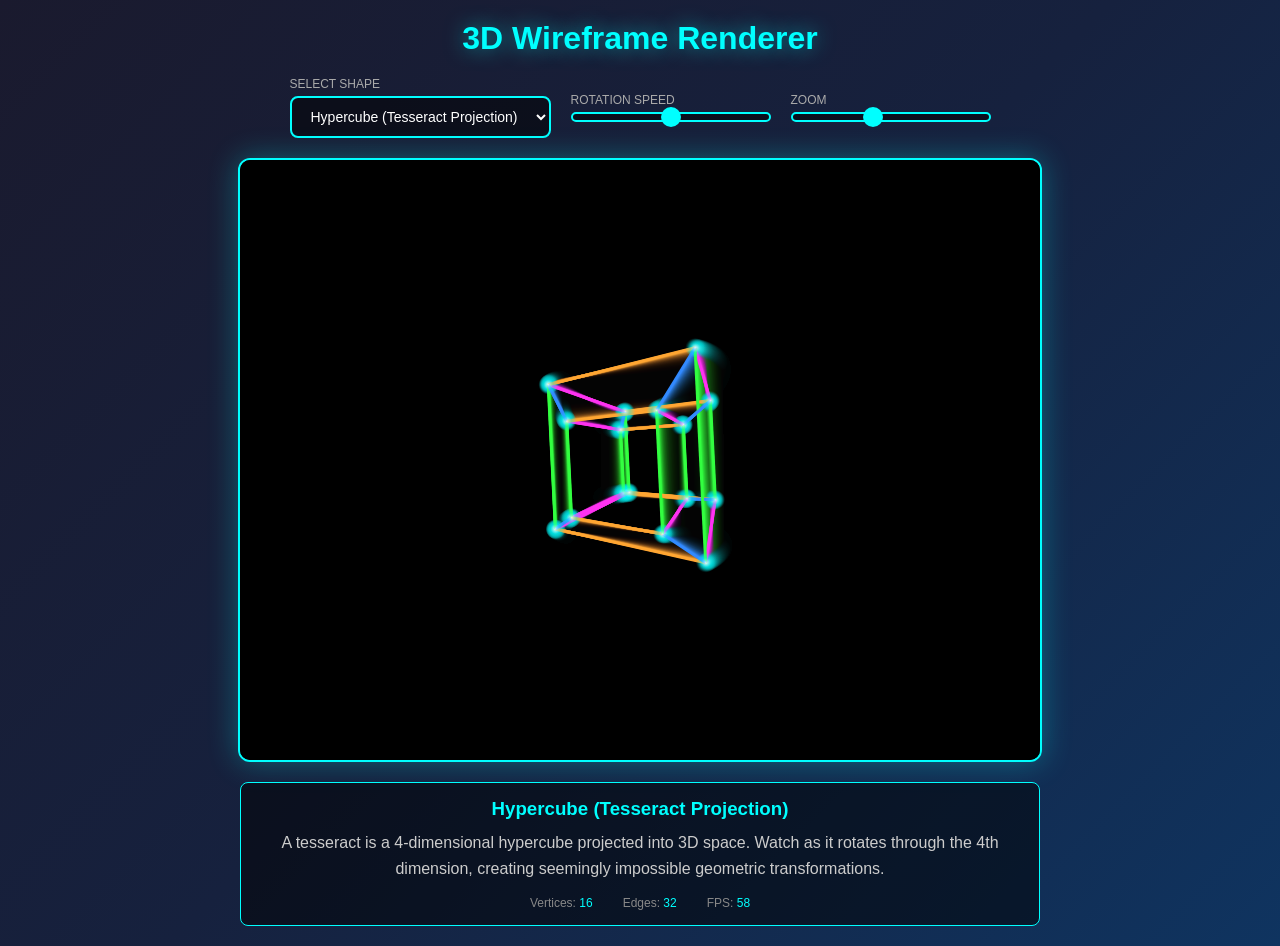
==== index.html @ ea07eafd "Add 3D wireframe renderer with 5 animated examples Features: - Canvas-based 3D rendering with perspe" ====
<!DOCTYPE html>
<html lang="en">
<head>
    <meta charset="UTF-8">
    <meta name="viewport" content="width=device-width, initial-scale=1.0">
    <title>3D Wireframe Renderer</title>
    <style>
        * {
            margin: 0;
            padding: 0;
            box-sizing: border-box;
        }

        body {
            font-family: 'Segoe UI', Tahoma, Geneva, Verdana, sans-serif;
            background: linear-gradient(135deg, #1a1a2e 0%, #16213e 50%, #0f3460 100%);
            min-height: 100vh;
            display: flex;
            flex-direction: column;
            align-items: center;
            padding: 20px;
            color: #fff;
        }

        h1 {
            margin-bottom: 20px;
            text-shadow: 0 0 20px rgba(0, 255, 255, 0.5);
            color: #00ffff;
        }

        .controls {
            display: flex;
            gap: 20px;
            margin-bottom: 20px;
            flex-wrap: wrap;
            justify-content: center;
            align-items: center;
        }

        .control-group {
            display: flex;
            flex-direction: column;
            gap: 5px;
        }

        label {
            font-size: 12px;
            color: #aaa;
            text-transform: uppercase;
        }

        select, input[type="range"] {
            padding: 10px 15px;
            border: 2px solid #00ffff;
            border-radius: 8px;
            background: rgba(0, 0, 0, 0.5);
            color: #fff;
            font-size: 14px;
            cursor: pointer;
            min-width: 200px;
        }

        select:hover, select:focus {
            background: rgba(0, 255, 255, 0.1);
            outline: none;
        }

        input[type="range"] {
            -webkit-appearance: none;
            height: 10px;
            padding: 0;
        }

        input[type="range"]::-webkit-slider-thumb {
            -webkit-appearance: none;
            width: 20px;
            height: 20px;
            background: #00ffff;
            border-radius: 50%;
            cursor: pointer;
        }

        canvas {
            border: 2px solid #00ffff;
            border-radius: 12px;
            box-shadow: 0 0 30px rgba(0, 255, 255, 0.3);
            background: rgba(0, 0, 0, 0.8);
        }

        .info {
            margin-top: 20px;
            padding: 15px 25px;
            background: rgba(0, 0, 0, 0.5);
            border-radius: 8px;
            border: 1px solid #00ffff;
            max-width: 800px;
            text-align: center;
        }

        .info h3 {
            color: #00ffff;
            margin-bottom: 10px;
        }

        .info p {
            color: #ccc;
            line-height: 1.6;
        }

        .stats {
            margin-top: 15px;
            display: flex;
            gap: 30px;
            justify-content: center;
            font-size: 12px;
            color: #888;
        }

        .stats span {
            color: #00ffff;
        }
    </style>
</head>
<body>
    <h1>3D Wireframe Renderer</h1>

    <div class="controls">
        <div class="control-group">
            <label>Select Shape</label>
            <select id="shapeSelect">
                <option value="0">Hypercube (Tesseract Projection)</option>
                <option value="1">DNA Double Helix</option>
                <option value="2">Pulsating Icosahedron</option>
                <option value="3">Lorenz Attractor</option>
                <option value="4">Morphing Torus Knot</option>
            </select>
        </div>

        <div class="control-group">
            <label>Rotation Speed</label>
            <input type="range" id="speedSlider" min="0" max="200" value="100">
        </div>

        <div class="control-group">
            <label>Zoom</label>
            <input type="range" id="zoomSlider" min="50" max="300" value="150">
        </div>
    </div>

    <canvas id="canvas" width="800" height="600"></canvas>

    <div class="info">
        <h3 id="shapeName">Hypercube (Tesseract Projection)</h3>
        <p id="shapeDescription">A tesseract is a 4-dimensional hypercube projected into 3D space. Watch as it rotates through the 4th dimension, creating seemingly impossible geometric transformations.</p>
        <div class="stats">
            <div>Vertices: <span id="vertexCount">0</span></div>
            <div>Edges: <span id="edgeCount">0</span></div>
            <div>FPS: <span id="fps">0</span></div>
        </div>
    </div>

    <script>
        // ============================================
        // 3D Wireframe Renderer Engine
        // ============================================

        class WireframeRenderer {
            constructor(canvas) {
                this.canvas = canvas;
                this.ctx = canvas.getContext('2d');
                this.width = canvas.width;
                this.height = canvas.height;
                this.centerX = this.width / 2;
                this.centerY = this.height / 2;

                // Camera and projection settings
                this.focalLength = 400;
                this.zoom = 150;
                this.cameraZ = 5;

                // Rotation angles
                this.rotationX = 0;
                this.rotationY = 0;
                this.rotationZ = 0;
                this.rotationSpeed = 1;

                // Current shape data
                this.vertices = [];
                this.edges = [];
                this.colors = [];

                // Animation
                this.time = 0;
                this.animationId = null;
                this.currentShape = 0;
                this.shapeGenerators = [
                    this.generateHypercube.bind(this),
                    this.generateDNAHelix.bind(this),
                    this.generatePulsatingIcosahedron.bind(this),
                    this.generateLorenzAttractor.bind(this),
                    this.generateTorusKnot.bind(this)
                ];

                // FPS tracking
                this.lastTime = performance.now();
                this.frameCount = 0;
                this.fps = 0;
            }

            // Matrix operations for 3D transformations
            rotateX(point, angle) {
                const cos = Math.cos(angle);
                const sin = Math.sin(angle);
                return [
                    point[0],
                    point[1] * cos - point[2] * sin,
                    point[1] * sin + point[2] * cos
                ];
            }

            rotateY(point, angle) {
                const cos = Math.cos(angle);
                const sin = Math.sin(angle);
                return [
                    point[0] * cos + point[2] * sin,
                    point[1],
                    -point[0] * sin + point[2] * cos
                ];
            }

            rotateZ(point, angle) {
                const cos = Math.cos(angle);
                const sin = Math.sin(angle);
                return [
                    point[0] * cos - point[1] * sin,
                    point[0] * sin + point[1] * cos,
                    point[2]
                ];
            }

            // 4D rotation for hypercube
            rotateW(point4D, angle) {
                const cos = Math.cos(angle);
                const sin = Math.sin(angle);
                return [
                    point4D[0],
                    point4D[1],
                    point4D[2] * cos - point4D[3] * sin,
                    point4D[2] * sin + point4D[3] * cos
                ];
            }

            rotateXW(point4D, angle) {
                const cos = Math.cos(angle);
                const sin = Math.sin(angle);
                return [
                    point4D[0] * cos - point4D[3] * sin,
                    point4D[1],
                    point4D[2],
                    point4D[0] * sin + point4D[3] * cos
                ];
            }

            // Project 3D point to 2D screen
            project(point) {
                const z = point[2] + this.cameraZ;
                const scale = this.focalLength / (this.focalLength + z);
                return [
                    point[0] * scale * this.zoom + this.centerX,
                    point[1] * scale * this.zoom + this.centerY,
                    scale // For depth-based effects
                ];
            }

            // Project 4D to 3D (for hypercube)
            project4Dto3D(point4D, w = 2) {
                const scale = 1 / (w - point4D[3]);
                return [
                    point4D[0] * scale,
                    point4D[1] * scale,
                    point4D[2] * scale
                ];
            }

            // ============================================
            // Shape Generators
            // ============================================

            generateHypercube(time) {
                // Generate 4D hypercube vertices
                const vertices4D = [];
                for (let i = 0; i < 16; i++) {
                    vertices4D.push([
                        (i & 1) ? 1 : -1,
                        (i & 2) ? 1 : -1,
                        (i & 4) ? 1 : -1,
                        (i & 8) ? 1 : -1
                    ]);
                }

                // Rotate in 4D space
                const rotatedVertices4D = vertices4D.map(v => {
                    let rotated = this.rotateW(v, time * 0.5);
                    rotated = this.rotateXW(rotated, time * 0.3);
                    return rotated;
                });

                // Project to 3D
                this.vertices = rotatedVertices4D.map(v => this.project4Dto3D(v, 3));

                // Generate edges (connect vertices that differ by one bit)
                this.edges = [];
                this.colors = [];
                for (let i = 0; i < 16; i++) {
                    for (let j = i + 1; j < 16; j++) {
                        const xor = i ^ j;
                        if ((xor & (xor - 1)) === 0) { // Power of 2 = single bit difference
                            this.edges.push([i, j]);
                            // Color based on which dimension the edge spans
                            const dim = Math.log2(xor);
                            const hue = (dim * 90 + time * 30) % 360;
                            this.colors.push(`hsl(${hue}, 100%, 60%)`);
                        }
                    }
                }
            }

            generateDNAHelix(time) {
                this.vertices = [];
                this.edges = [];
                this.colors = [];

                const segments = 40;
                const radius = 1;
                const height = 4;
                const twist = 2;

                // Generate two helixes
                for (let i = 0; i < segments; i++) {
                    const t = i / segments;
                    const angle = t * Math.PI * 2 * twist + time;
                    const y = t * height - height / 2;

                    // Helix 1
                    this.vertices.push([
                        Math.cos(angle) * radius,
                        y,
                        Math.sin(angle) * radius
                    ]);

                    // Helix 2 (offset by PI)
                    this.vertices.push([
                        Math.cos(angle + Math.PI) * radius,
                        y,
                        Math.sin(angle + Math.PI) * radius
                    ]);
                }

                // Connect helix strands
                for (let i = 0; i < segments - 1; i++) {
                    // Strand 1 connections
                    this.edges.push([i * 2, (i + 1) * 2]);
                    this.colors.push('#00ffff');

                    // Strand 2 connections
                    this.edges.push([i * 2 + 1, (i + 1) * 2 + 1]);
                    this.colors.push('#ff00ff');

                    // Base pairs (rungs)
                    if (i % 4 === 0) {
                        this.edges.push([i * 2, i * 2 + 1]);
                        this.colors.push(`hsl(${(i * 20 + time * 50) % 360}, 100%, 70%)`);
                    }
                }
            }

            generatePulsatingIcosahedron(time) {
                // Golden ratio
                const phi = (1 + Math.sqrt(5)) / 2;
                const pulseFactor = 1 + Math.sin(time * 2) * 0.3;

                // Icosahedron base vertices
                const baseVertices = [
                    [-1, phi, 0], [1, phi, 0], [-1, -phi, 0], [1, -phi, 0],
                    [0, -1, phi], [0, 1, phi], [0, -1, -phi], [0, 1, -phi],
                    [phi, 0, -1], [phi, 0, 1], [-phi, 0, -1], [-phi, 0, 1]
                ];

                // Apply pulsation with wave effect
                this.vertices = baseVertices.map((v, i) => {
                    const phase = i * 0.5 + time * 3;
                    const localPulse = 1 + Math.sin(phase) * 0.2;
                    const scale = pulseFactor * localPulse * 0.8;
                    return [v[0] * scale, v[1] * scale, v[2] * scale];
                });

                // Icosahedron edges
                this.edges = [
                    [0, 1], [0, 5], [0, 7], [0, 10], [0, 11],
                    [1, 5], [1, 7], [1, 8], [1, 9],
                    [2, 3], [2, 4], [2, 6], [2, 10], [2, 11],
                    [3, 4], [3, 6], [3, 8], [3, 9],
                    [4, 5], [4, 9], [4, 11],
                    [5, 9], [5, 11],
                    [6, 7], [6, 8], [6, 10],
                    [7, 8], [7, 10],
                    [8, 9],
                    [10, 11]
                ];

                // Dynamic colors
                this.colors = this.edges.map((e, i) => {
                    const hue = (i * 12 + time * 60) % 360;
                    return `hsl(${hue}, 100%, 60%)`;
                });
            }

            generateLorenzAttractor(time) {
                this.vertices = [];
                this.edges = [];
                this.colors = [];

                // Lorenz system parameters
                const sigma = 10;
                const rho = 28;
                const beta = 8 / 3;
                const dt = 0.005;

                // Starting point (animated)
                let x = 0.1 + Math.sin(time * 0.1) * 0.01;
                let y = 0;
                let z = 0;

                const points = 2000;
                const scale = 0.05;

                // Generate Lorenz attractor points
                for (let i = 0; i < points; i++) {
                    const dx = sigma * (y - x);
                    const dy = x * (rho - z) - y;
                    const dz = x * y - beta * z;

                    x += dx * dt;
                    y += dy * dt;
                    z += dz * dt;

                    this.vertices.push([x * scale, (z - 25) * scale, y * scale]);

                    if (i > 0) {
                        this.edges.push([i - 1, i]);
                        // Color based on position and time
                        const hue = (i * 0.2 + time * 30) % 360;
                        this.colors.push(`hsl(${hue}, 80%, 55%)`);
                    }
                }
            }

            generateTorusKnot(time) {
                this.vertices = [];
                this.edges = [];
                this.colors = [];

                // Torus knot parameters (p, q determine the knot type)
                const p = 3;
                const q = 2 + Math.sin(time * 0.5); // Morphing parameter
                const segments = 200;
                const R = 1.5;
                const r = 0.6;

                for (let i = 0; i < segments; i++) {
                    const t = (i / segments) * Math.PI * 2 * p;
                    const phi = t * q / p;

                    // Parametric torus knot equations
                    const scale = R + r * Math.cos(phi);
                    const x = scale * Math.cos(t);
                    const y = scale * Math.sin(t);
                    const z = r * Math.sin(phi);

                    // Add twist animation
                    const twist = time * 0.5;
                    const twisted = this.rotateZ([x, y, z], twist * Math.sin(t * 0.5));

                    this.vertices.push(twisted);

                    if (i > 0) {
                        this.edges.push([i - 1, i]);
                    }
                }
                // Close the loop
                this.edges.push([segments - 1, 0]);

                // Rainbow colors
                this.colors = this.edges.map((e, i) => {
                    const hue = (i * 360 / segments + time * 50) % 360;
                    return `hsl(${hue}, 100%, 60%)`;
                });
            }

            // ============================================
            // Rendering
            // ============================================

            render() {
                // Clear canvas
                this.ctx.fillStyle = 'rgba(0, 0, 0, 0.1)';
                this.ctx.fillRect(0, 0, this.width, this.height);

                // Transform and project all vertices
                const projectedVertices = this.vertices.map(v => {
                    let rotated = this.rotateX(v, this.rotationX);
                    rotated = this.rotateY(rotated, this.rotationY);
                    rotated = this.rotateZ(rotated, this.rotationZ);
                    return this.project(rotated);
                });

                // Sort edges by depth for proper rendering
                const edgesWithDepth = this.edges.map((edge, i) => {
                    const z1 = projectedVertices[edge[0]][2];
                    const z2 = projectedVertices[edge[1]][2];
                    return { edge, color: this.colors[i] || '#00ffff', depth: (z1 + z2) / 2 };
                });
                edgesWithDepth.sort((a, b) => a.depth - b.depth);

                // Draw edges
                edgesWithDepth.forEach(({ edge, color, depth }) => {
                    const p1 = projectedVertices[edge[0]];
                    const p2 = projectedVertices[edge[1]];

                    // Skip if behind camera
                    if (p1[2] < 0 || p2[2] < 0) return;

                    // Depth-based opacity
                    const opacity = 0.3 + depth * 0.7;

                    this.ctx.beginPath();
                    this.ctx.moveTo(p1[0], p1[1]);
                    this.ctx.lineTo(p2[0], p2[1]);
                    this.ctx.strokeStyle = color;
                    this.ctx.lineWidth = 1 + depth * 2;
                    this.ctx.globalAlpha = Math.min(1, opacity);
                    this.ctx.stroke();
                });

                // Draw vertices as glowing points
                this.ctx.globalAlpha = 1;
                projectedVertices.forEach((p, i) => {
                    if (p[2] < 0) return;

                    const radius = 2 + p[2] * 3;

                    // Glow effect
                    const gradient = this.ctx.createRadialGradient(p[0], p[1], 0, p[0], p[1], radius * 2);
                    gradient.addColorStop(0, 'rgba(255, 255, 255, 0.8)');
                    gradient.addColorStop(0.5, 'rgba(0, 255, 255, 0.4)');
                    gradient.addColorStop(1, 'rgba(0, 255, 255, 0)');

                    this.ctx.beginPath();
                    this.ctx.arc(p[0], p[1], radius * 2, 0, Math.PI * 2);
                    this.ctx.fillStyle = gradient;
                    this.ctx.fill();
                });

                // Update stats
                this.frameCount++;
                const now = performance.now();
                if (now - this.lastTime >= 1000) {
                    this.fps = this.frameCount;
                    this.frameCount = 0;
                    this.lastTime = now;
                    document.getElementById('fps').textContent = this.fps;
                }

                document.getElementById('vertexCount').textContent = this.vertices.length;
                document.getElementById('edgeCount').textContent = this.edges.length;
            }

            // Animation loop
            animate() {
                this.time += 0.016 * this.rotationSpeed;

                // Generate current shape
                this.shapeGenerators[this.currentShape](this.time);

                // Auto-rotate
                this.rotationY += 0.005 * this.rotationSpeed;
                this.rotationX += 0.002 * this.rotationSpeed;

                this.render();
                this.animationId = requestAnimationFrame(() => this.animate());
            }

            start() {
                if (!this.animationId) {
                    this.animate();
                }
            }

            stop() {
                if (this.animationId) {
                    cancelAnimationFrame(this.animationId);
                    this.animationId = null;
                }
            }

            setShape(index) {
                this.currentShape = index;
                this.time = 0;
                this.rotationX = 0;
                this.rotationY = 0;
                this.rotationZ = 0;

                // Clear canvas for new shape
                this.ctx.fillStyle = 'rgba(0, 0, 0, 1)';
                this.ctx.fillRect(0, 0, this.width, this.height);
            }

            setSpeed(speed) {
                this.rotationSpeed = speed / 100;
            }

            setZoom(zoom) {
                this.zoom = zoom;
            }
        }

        // ============================================
        // Shape Descriptions
        // ============================================

        const shapeInfo = [
            {
                name: "Hypercube (Tesseract Projection)",
                description: "A tesseract is a 4-dimensional hypercube projected into 3D space. Watch as it rotates through the 4th dimension, creating seemingly impossible geometric transformations. The inner and outer cubes are connected by edges spanning the 4th dimension."
            },
            {
                name: "DNA Double Helix",
                description: "A representation of the iconic DNA molecule structure. Two intertwined helical strands are connected by 'base pairs' (the horizontal rungs). The animation shows the continuous rotation that reveals the molecule's elegant twisted ladder structure."
            },
            {
                name: "Pulsating Icosahedron",
                description: "An icosahedron is a Platonic solid with 20 triangular faces. This version pulses with a wave effect, where each vertex oscillates at a slightly different phase, creating a breathing, organic appearance while maintaining its geometric perfection."
            },
            {
                name: "Lorenz Attractor",
                description: "The famous 'butterfly' chaotic attractor discovered by Edward Lorenz. It demonstrates how deterministic systems can produce unpredictable behavior. The path never repeats exactly, creating an infinitely complex pattern in a finite space."
            },
            {
                name: "Morphing Torus Knot",
                description: "A torus knot is a knot that lies on the surface of a torus. This version continuously morphs its parameters, transitioning smoothly between different knot configurations while adding a twist animation that emphasizes its 3D structure."
            }
        ];

        // ============================================
        // Initialize Application
        // ============================================

        const canvas = document.getElementById('canvas');
        const renderer = new WireframeRenderer(canvas);

        // Event listeners
        document.getElementById('shapeSelect').addEventListener('change', (e) => {
            const index = parseInt(e.target.value);
            renderer.setShape(index);
            document.getElementById('shapeName').textContent = shapeInfo[index].name;
            document.getElementById('shapeDescription').textContent = shapeInfo[index].description;
        });

        document.getElementById('speedSlider').addEventListener('input', (e) => {
            renderer.setSpeed(parseInt(e.target.value));
        });

        document.getElementById('zoomSlider').addEventListener('input', (e) => {
            renderer.setZoom(parseInt(e.target.value));
        });

        // Mouse interaction for manual rotation
        let isDragging = false;
        let lastMouseX, lastMouseY;

        canvas.addEventListener('mousedown', (e) => {
            isDragging = true;
            lastMouseX = e.clientX;
            lastMouseY = e.clientY;
        });

        canvas.addEventListener('mousemove', (e) => {
            if (isDragging) {
                const deltaX = e.clientX - lastMouseX;
                const deltaY = e.clientY - lastMouseY;
                renderer.rotationY += deltaX * 0.01;
                renderer.rotationX += deltaY * 0.01;
                lastMouseX = e.clientX;
                lastMouseY = e.clientY;
            }
        });

        canvas.addEventListener('mouseup', () => {
            isDragging = false;
        });

        canvas.addEventListener('mouseleave', () => {
            isDragging = false;
        });

        // Touch support
        canvas.addEventListener('touchstart', (e) => {
            isDragging = true;
            lastMouseX = e.touches[0].clientX;
            lastMouseY = e.touches[0].clientY;
        });

        canvas.addEventListener('touchmove', (e) => {
            if (isDragging) {
                const deltaX = e.touches[0].clientX - lastMouseX;
                const deltaY = e.touches[0].clientY - lastMouseY;
                renderer.rotationY += deltaX * 0.01;
                renderer.rotationX += deltaY * 0.01;
                lastMouseX = e.touches[0].clientX;
                lastMouseY = e.touches[0].clientY;
                e.preventDefault();
            }
        });

        canvas.addEventListener('touchend', () => {
            isDragging = false;
        });

        // Start rendering
        renderer.start();
    </script>
</body>
</html>
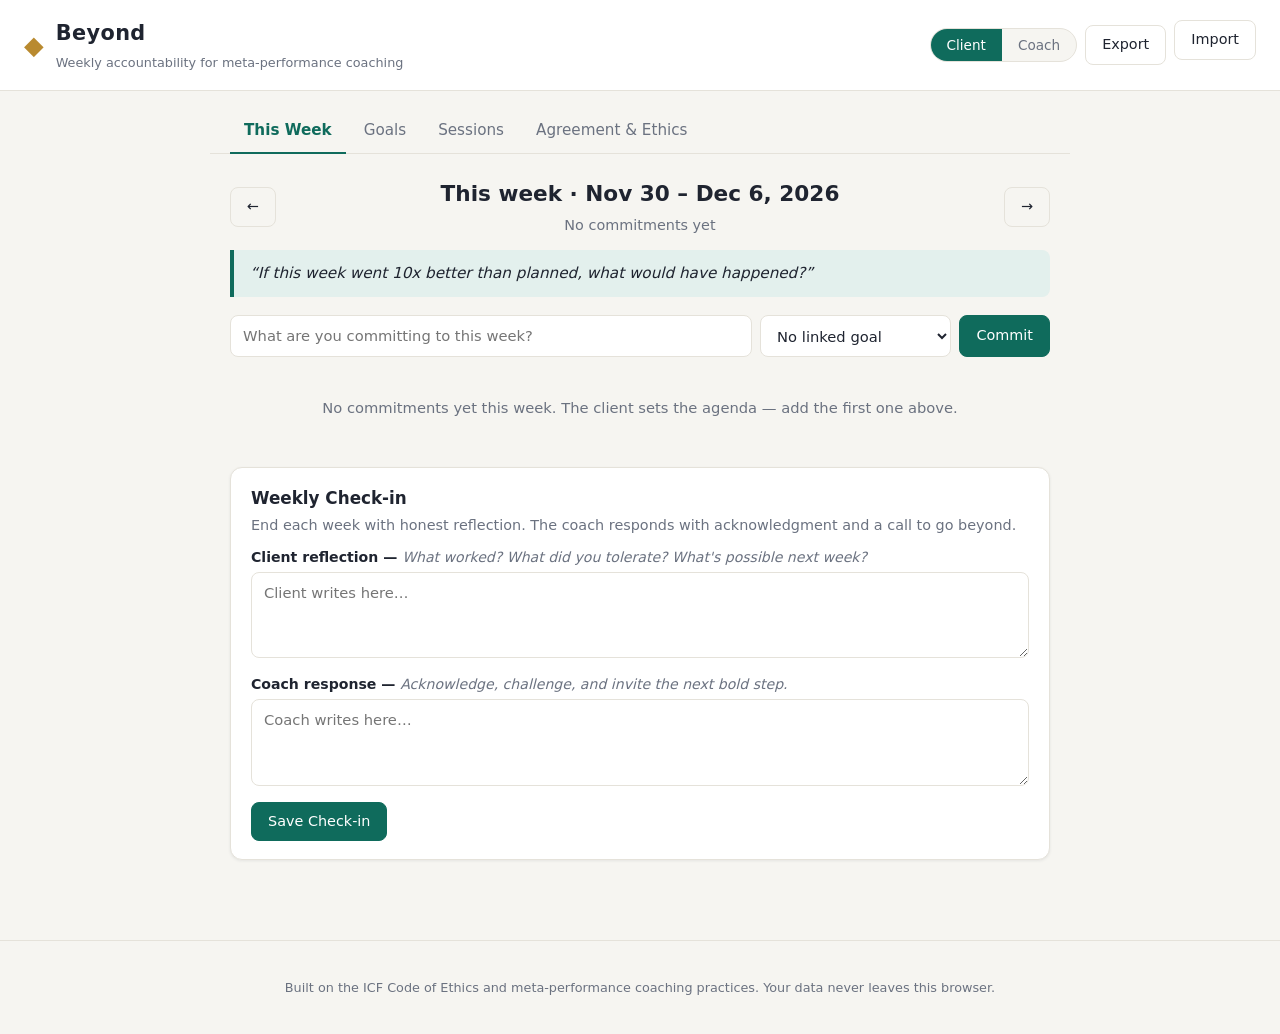
==== commit fce112b2: "Replace 3D renderer with Beyond, a life coaching accountability app Remove the old HTML 3D renderer " ====
--- a/index.html
+++ b/index.html
@@ -1,733 +1,167 @@
 <!DOCTYPE html>
 <html lang="en">
 <head>
-    <meta charset="UTF-8">
-    <meta name="viewport" content="width=device-width, initial-scale=1.0">
-    <title>3D Wireframe Renderer</title>
-    <style>
-        * {
-            margin: 0;
-            padding: 0;
-            box-sizing: border-box;
-        }
-
-        body {
-            font-family: 'Segoe UI', Tahoma, Geneva, Verdana, sans-serif;
-            background: linear-gradient(135deg, #1a1a2e 0%, #16213e 50%, #0f3460 100%);
-            min-height: 100vh;
-            display: flex;
-            flex-direction: column;
-            align-items: center;
-            padding: 20px;
-            color: #fff;
-        }
-
-        h1 {
-            margin-bottom: 20px;
-            text-shadow: 0 0 20px rgba(0, 255, 255, 0.5);
-            color: #00ffff;
-        }
-
-        .controls {
-            display: flex;
-            gap: 20px;
-            margin-bottom: 20px;
-            flex-wrap: wrap;
-            justify-content: center;
-            align-items: center;
-        }
-
-        .control-group {
-            display: flex;
-            flex-direction: column;
-            gap: 5px;
-        }
-
-        label {
-            font-size: 12px;
-            color: #aaa;
-            text-transform: uppercase;
-        }
-
-        select, input[type="range"] {
-            padding: 10px 15px;
-            border: 2px solid #00ffff;
-            border-radius: 8px;
-            background: rgba(0, 0, 0, 0.5);
-            color: #fff;
-            font-size: 14px;
-            cursor: pointer;
-            min-width: 200px;
-        }
-
-        select:hover, select:focus {
-            background: rgba(0, 255, 255, 0.1);
-            outline: none;
-        }
-
-        input[type="range"] {
-            -webkit-appearance: none;
-            height: 10px;
-            padding: 0;
-        }
-
-        input[type="range"]::-webkit-slider-thumb {
-            -webkit-appearance: none;
-            width: 20px;
-            height: 20px;
-            background: #00ffff;
-            border-radius: 50%;
-            cursor: pointer;
-        }
-
-        canvas {
-            border: 2px solid #00ffff;
-            border-radius: 12px;
-            box-shadow: 0 0 30px rgba(0, 255, 255, 0.3);
-            background: rgba(0, 0, 0, 0.8);
-        }
-
-        .info {
-            margin-top: 20px;
-            padding: 15px 25px;
-            background: rgba(0, 0, 0, 0.5);
-            border-radius: 8px;
-            border: 1px solid #00ffff;
-            max-width: 800px;
-            text-align: center;
-        }
-
-        .info h3 {
-            color: #00ffff;
-            margin-bottom: 10px;
-        }
-
-        .info p {
-            color: #ccc;
-            line-height: 1.6;
-        }
-
-        .stats {
-            margin-top: 15px;
-            display: flex;
-            gap: 30px;
-            justify-content: center;
-            font-size: 12px;
-            color: #888;
-        }
-
-        .stats span {
-            color: #00ffff;
-        }
-    </style>
+<meta charset="UTF-8" />
+<meta name="viewport" content="width=device-width, initial-scale=1.0" />
+<title>Beyond — Coaching Accountability</title>
+<link rel="stylesheet" href="styles.css" />
 </head>
 <body>
-    <h1>3D Wireframe Renderer</h1>
 
-    <div class="controls">
-        <div class="control-group">
-            <label>Select Shape</label>
-            <select id="shapeSelect">
-                <option value="0">Hypercube (Tesseract Projection)</option>
-                <option value="1">DNA Double Helix</option>
-                <option value="2">Pulsating Icosahedron</option>
-                <option value="3">Lorenz Attractor</option>
-                <option value="4">Morphing Torus Knot</option>
-            </select>
-        </div>
+<header class="topbar">
+  <div class="brand">
+    <span class="brand-mark">◆</span>
+    <div>
+      <h1>Beyond</h1>
+      <p class="tagline">Weekly accountability for meta-performance coaching</p>
+    </div>
+  </div>
+  <div class="topbar-right">
+    <div class="role-toggle" id="roleToggle" title="Switch between client and coach view">
+      <button data-role="client" class="active">Client</button>
+      <button data-role="coach">Coach</button>
+    </div>
+    <button class="btn ghost" id="exportBtn" title="Download all data as JSON">Export</button>
+    <label class="btn ghost" for="importFile" title="Restore data from a JSON export">Import</label>
+    <input type="file" id="importFile" accept=".json" hidden />
+  </div>
+</header>
 
-        <div class="control-group">
-            <label>Rotation Speed</label>
-            <input type="range" id="speedSlider" min="0" max="200" value="100">
-        </div>
+<nav class="tabs" id="tabs">
+  <button data-tab="week" class="active">This Week</button>
+  <button data-tab="goals">Goals</button>
+  <button data-tab="sessions">Sessions</button>
+  <button data-tab="ethics">Agreement &amp; Ethics</button>
+</nav>
 
-        <div class="control-group">
-            <label>Zoom</label>
-            <input type="range" id="zoomSlider" min="50" max="300" value="150">
-        </div>
+<main>
+
+  <!-- ============ THIS WEEK ============ -->
+  <section id="tab-week" class="tab-panel active">
+    <div class="week-header">
+      <button class="btn ghost" id="prevWeek" aria-label="Previous week">←</button>
+      <div class="week-title">
+        <h2 id="weekLabel"></h2>
+        <p id="weekProgress" class="muted"></p>
+      </div>
+      <button class="btn ghost" id="nextWeek" aria-label="Next week">→</button>
     </div>
 
-    <canvas id="canvas" width="800" height="600"></canvas>
+    <div class="coach-prompt" id="weeklyPrompt"></div>
 
-    <div class="info">
-        <h3 id="shapeName">Hypercube (Tesseract Projection)</h3>
-        <p id="shapeDescription">A tesseract is a 4-dimensional hypercube projected into 3D space. Watch as it rotates through the 4th dimension, creating seemingly impossible geometric transformations.</p>
-        <div class="stats">
-            <div>Vertices: <span id="vertexCount">0</span></div>
-            <div>Edges: <span id="edgeCount">0</span></div>
-            <div>FPS: <span id="fps">0</span></div>
-        </div>
+    <form id="taskForm" class="task-form">
+      <input type="text" id="taskTitle" placeholder="What are you committing to this week?" maxlength="200" required />
+      <select id="taskGoal" title="Link this commitment to a goal"></select>
+      <button class="btn primary" type="submit">Commit</button>
+    </form>
+
+    <ul class="task-list" id="taskList"></ul>
+    <p class="empty-hint" id="taskEmpty" hidden>No commitments yet this week. The client sets the agenda — add the first one above.</p>
+
+    <div class="carryover-row">
+      <button class="btn ghost" id="carryOverBtn" hidden>Carry unfinished commitments into next week →</button>
     </div>
 
-    <script>
-        // ============================================
-        // 3D Wireframe Renderer Engine
-        // ============================================
+    <div class="checkin card">
+      <h3>Weekly Check-in</h3>
+      <p class="muted">End each week with honest reflection. The coach responds with acknowledgment and a call to go beyond.</p>
+      <label>Client reflection — <em>What worked? What did you tolerate? What's possible next week?</em>
+        <textarea id="clientReflection" rows="3" placeholder="Client writes here…"></textarea>
+      </label>
+      <label>Coach response — <em>Acknowledge, challenge, and invite the next bold step.</em>
+        <textarea id="coachFeedback" rows="3" placeholder="Coach writes here…"></textarea>
+      </label>
+      <button class="btn primary" id="saveCheckin">Save Check-in</button>
+      <span class="save-note" id="checkinSaved"></span>
+    </div>
+  </section>
 
-        class WireframeRenderer {
-            constructor(canvas) {
-                this.canvas = canvas;
-                this.ctx = canvas.getContext('2d');
-                this.width = canvas.width;
-                this.height = canvas.height;
-                this.centerX = this.width / 2;
-                this.centerY = this.height / 2;
+  <!-- ============ GOALS ============ -->
+  <section id="tab-goals" class="tab-panel">
+    <div class="section-intro">
+      <h2>Meta-Performance Goals</h2>
+      <p class="muted">High performance hits a target. Meta-performance asks who you must become to go beyond what you think is possible. For each goal, name the outcome <em>and</em> the bigger version of it.</p>
+    </div>
 
-                // Camera and projection settings
-                this.focalLength = 400;
-                this.zoom = 150;
-                this.cameraZ = 5;
+    <form id="goalForm" class="goal-form card">
+      <label>Goal <input type="text" id="goalTitle" maxlength="200" placeholder="e.g. Launch my consulting practice" required /></label>
+      <label>Why it matters <input type="text" id="goalWhy" maxlength="300" placeholder="What does this make possible in your life?" /></label>
+      <label>The “beyond” version <input type="text" id="goalBeyond" maxlength="300" placeholder="If this went 10x further than planned, what would that look like?" /></label>
+      <button class="btn primary" type="submit">Add Goal</button>
+    </form>
 
-                // Rotation angles
-                this.rotationX = 0;
-                this.rotationY = 0;
-                this.rotationZ = 0;
-                this.rotationSpeed = 1;
+    <div id="goalList" class="goal-list"></div>
+    <p class="empty-hint" id="goalEmpty" hidden>No goals yet. Coaching starts with what the client wants — capture it here.</p>
+  </section>
 
-                // Current shape data
-                this.vertices = [];
-                this.edges = [];
-                this.colors = [];
+  <!-- ============ SESSIONS ============ -->
+  <section id="tab-sessions" class="tab-panel">
+    <div class="section-intro">
+      <h2>Coaching Sessions</h2>
+      <p class="muted">The client sets the agenda for every session. Capture insights and the commitments that came out of the conversation.</p>
+    </div>
 
-                // Animation
-                this.time = 0;
-                this.animationId = null;
-                this.currentShape = 0;
-                this.shapeGenerators = [
-                    this.generateHypercube.bind(this),
-                    this.generateDNAHelix.bind(this),
-                    this.generatePulsatingIcosahedron.bind(this),
-                    this.generateLorenzAttractor.bind(this),
-                    this.generateTorusKnot.bind(this)
-                ];
+    <form id="sessionForm" class="card session-form">
+      <div class="row">
+        <label>Date <input type="date" id="sessionDate" required /></label>
+        <label class="grow">Client's agenda <input type="text" id="sessionAgenda" maxlength="300" placeholder="What does the client want from this session?" required /></label>
+      </div>
+      <label>Insights &amp; breakthroughs <textarea id="sessionInsights" rows="2" placeholder="What shifted? What story got challenged?"></textarea></label>
+      <label>Commitments made <textarea id="sessionCommitments" rows="2" placeholder="What did the client commit to before the next session?"></textarea></label>
+      <button class="btn primary" type="submit">Log Session</button>
+    </form>
 
-                // FPS tracking
-                this.lastTime = performance.now();
-                this.frameCount = 0;
-                this.fps = 0;
-            }
+    <div id="sessionList" class="session-list"></div>
+    <p class="empty-hint" id="sessionEmpty" hidden>No sessions logged yet.</p>
+  </section>
 
-            // Matrix operations for 3D transformations
-            rotateX(point, angle) {
-                const cos = Math.cos(angle);
-                const sin = Math.sin(angle);
-                return [
-                    point[0],
-                    point[1] * cos - point[2] * sin,
-                    point[1] * sin + point[2] * cos
-                ];
-            }
+  <!-- ============ ETHICS ============ -->
+  <section id="tab-ethics" class="tab-panel">
+    <div class="section-intro">
+      <h2>Coaching Agreement &amp; Ethics</h2>
+      <p class="muted">This relationship operates under the <a href="https://coachingfederation.org/ethics/code-of-ethics" target="_blank" rel="noopener">International Coaching Federation (ICF) Code of Ethics</a>. Both parties acknowledge the commitments below before coaching begins.</p>
+    </div>
 
-            rotateY(point, angle) {
-                const cos = Math.cos(angle);
-                const sin = Math.sin(angle);
-                return [
-                    point[0] * cos + point[2] * sin,
-                    point[1],
-                    -point[0] * sin + point[2] * cos
-                ];
-            }
+    <div class="card ethics-card">
+      <h3>Our commitments</h3>
+      <ol class="ethics-list">
+        <li><strong>Clear agreement.</strong> Coach and client establish what coaching is and is not, what each party is responsible for, session logistics, and fees — before coaching begins, and revisit it whenever needed.</li>
+        <li><strong>Confidentiality.</strong> Everything the client shares stays confidential, except where release is agreed in writing or disclosure is required by law (e.g. risk of serious harm). This app stores data only in this browser — nothing is sent to a server.</li>
+        <li><strong>Client autonomy.</strong> The client is naturally creative, resourceful, and whole. The client sets the agenda, owns their decisions, and owns the results. The coach champions and challenges; the coach does not direct.</li>
+        <li><strong>Honesty about the relationship.</strong> The coach discloses conflicts of interest, never knowingly misleads, and is clear about qualifications and what coaching can deliver. Coaching is not therapy, counseling, or medical advice — the coach refers out when another professional is needed.</li>
+        <li><strong>Boundaries.</strong> The coach maintains clear professional boundaries and avoids any romantic, sexual, or exploitative relationship with the client.</li>
+        <li><strong>Right to end.</strong> Either party may end the coaching relationship at any point, for any reason, with reasonable notice as set out in the agreement.</li>
+        <li><strong>Accountability with permission.</strong> The coach holds the client accountable to the client's own commitments — boldly, and always in service of the client's agenda, not the coach's.</li>
+      </ol>
 
-            rotateZ(point, angle) {
-                const cos = Math.cos(angle);
-                const sin = Math.sin(angle);
-                return [
-                    point[0] * cos - point[1] * sin,
-                    point[0] * sin + point[1] * cos,
-                    point[2]
-                ];
-            }
+      <div class="ack-row">
+        <label class="ack"><input type="checkbox" id="ackClient" /> <span>I, the <strong>client</strong>, have read and agree to these commitments.</span></label>
+        <label class="ack"><input type="checkbox" id="ackCoach" /> <span>I, the <strong>coach</strong>, have read and agree to uphold the ICF Code of Ethics.</span></label>
+        <p class="muted" id="ackStatus"></p>
+      </div>
+    </div>
 
-            // 4D rotation for hypercube
-            rotateW(point4D, angle) {
-                const cos = Math.cos(angle);
-                const sin = Math.sin(angle);
-                return [
-                    point4D[0],
-                    point4D[1],
-                    point4D[2] * cos - point4D[3] * sin,
-                    point4D[2] * sin + point4D[3] * cos
-                ];
-            }
+    <div class="card">
+      <h3>Names</h3>
+      <div class="row">
+        <label>Client name <input type="text" id="clientName" maxlength="80" placeholder="Client" /></label>
+        <label>Coach name <input type="text" id="coachName" maxlength="80" placeholder="Coach" /></label>
+      </div>
+    </div>
 
-            rotateXW(point4D, angle) {
-                const cos = Math.cos(angle);
-                const sin = Math.sin(angle);
-                return [
-                    point4D[0] * cos - point4D[3] * sin,
-                    point4D[1],
-                    point4D[2],
-                    point4D[0] * sin + point4D[3] * cos
-                ];
-            }
+    <div class="card danger-zone">
+      <h3>Data</h3>
+      <p class="muted">All data lives in this browser's local storage. Export regularly if you want a backup.</p>
+      <button class="btn danger" id="resetBtn">Erase all data</button>
+    </div>
+  </section>
 
-            // Project 3D point to 2D screen
-            project(point) {
-                const z = point[2] + this.cameraZ;
-                const scale = this.focalLength / (this.focalLength + z);
-                return [
-                    point[0] * scale * this.zoom + this.centerX,
-                    point[1] * scale * this.zoom + this.centerY,
-                    scale // For depth-based effects
-                ];
-            }
+</main>
 
-            // Project 4D to 3D (for hypercube)
-            project4Dto3D(point4D, w = 2) {
-                const scale = 1 / (w - point4D[3]);
-                return [
-                    point4D[0] * scale,
-                    point4D[1] * scale,
-                    point4D[2] * scale
-                ];
-            }
+<footer>
+  <p>Built on the ICF Code of Ethics and meta-performance coaching practices. Your data never leaves this browser.</p>
+</footer>
 
-            // ============================================
-            // Shape Generators
-            // ============================================
-
-            generateHypercube(time) {
-                // Generate 4D hypercube vertices
-                const vertices4D = [];
-                for (let i = 0; i < 16; i++) {
-                    vertices4D.push([
-                        (i & 1) ? 1 : -1,
-                        (i & 2) ? 1 : -1,
-                        (i & 4) ? 1 : -1,
-                        (i & 8) ? 1 : -1
-                    ]);
-                }
-
-                // Rotate in 4D space
-                const rotatedVertices4D = vertices4D.map(v => {
-                    let rotated = this.rotateW(v, time * 0.5);
-                    rotated = this.rotateXW(rotated, time * 0.3);
-                    return rotated;
-                });
-
-                // Project to 3D
-                this.vertices = rotatedVertices4D.map(v => this.project4Dto3D(v, 3));
-
-                // Generate edges (connect vertices that differ by one bit)
-                this.edges = [];
-                this.colors = [];
-                for (let i = 0; i < 16; i++) {
-                    for (let j = i + 1; j < 16; j++) {
-                        const xor = i ^ j;
-                        if ((xor & (xor - 1)) === 0) { // Power of 2 = single bit difference
-                            this.edges.push([i, j]);
-                            // Color based on which dimension the edge spans
-                            const dim = Math.log2(xor);
-                            const hue = (dim * 90 + time * 30) % 360;
-                            this.colors.push(`hsl(${hue}, 100%, 60%)`);
-                        }
-                    }
-                }
-            }
-
-            generateDNAHelix(time) {
-                this.vertices = [];
-                this.edges = [];
-                this.colors = [];
-
-                const segments = 40;
-                const radius = 1;
-                const height = 4;
-                const twist = 2;
-
-                // Generate two helixes
-                for (let i = 0; i < segments; i++) {
-                    const t = i / segments;
-                    const angle = t * Math.PI * 2 * twist + time;
-                    const y = t * height - height / 2;
-
-                    // Helix 1
-                    this.vertices.push([
-                        Math.cos(angle) * radius,
-                        y,
-                        Math.sin(angle) * radius
-                    ]);
-
-                    // Helix 2 (offset by PI)
-                    this.vertices.push([
-                        Math.cos(angle + Math.PI) * radius,
-                        y,
-                        Math.sin(angle + Math.PI) * radius
-                    ]);
-                }
-
-                // Connect helix strands
-                for (let i = 0; i < segments - 1; i++) {
-                    // Strand 1 connections
-                    this.edges.push([i * 2, (i + 1) * 2]);
-                    this.colors.push('#00ffff');
-
-                    // Strand 2 connections
-                    this.edges.push([i * 2 + 1, (i + 1) * 2 + 1]);
-                    this.colors.push('#ff00ff');
-
-                    // Base pairs (rungs)
-                    if (i % 4 === 0) {
-                        this.edges.push([i * 2, i * 2 + 1]);
-                        this.colors.push(`hsl(${(i * 20 + time * 50) % 360}, 100%, 70%)`);
-                    }
-                }
-            }
-
-            generatePulsatingIcosahedron(time) {
-                // Golden ratio
-                const phi = (1 + Math.sqrt(5)) / 2;
-                const pulseFactor = 1 + Math.sin(time * 2) * 0.3;
-
-                // Icosahedron base vertices
-                const baseVertices = [
-                    [-1, phi, 0], [1, phi, 0], [-1, -phi, 0], [1, -phi, 0],
-                    [0, -1, phi], [0, 1, phi], [0, -1, -phi], [0, 1, -phi],
-                    [phi, 0, -1], [phi, 0, 1], [-phi, 0, -1], [-phi, 0, 1]
-                ];
-
-                // Apply pulsation with wave effect
-                this.vertices = baseVertices.map((v, i) => {
-                    const phase = i * 0.5 + time * 3;
-                    const localPulse = 1 + Math.sin(phase) * 0.2;
-                    const scale = pulseFactor * localPulse * 0.8;
-                    return [v[0] * scale, v[1] * scale, v[2] * scale];
-                });
-
-                // Icosahedron edges
-                this.edges = [
-                    [0, 1], [0, 5], [0, 7], [0, 10], [0, 11],
-                    [1, 5], [1, 7], [1, 8], [1, 9],
-                    [2, 3], [2, 4], [2, 6], [2, 10], [2, 11],
-                    [3, 4], [3, 6], [3, 8], [3, 9],
-                    [4, 5], [4, 9], [4, 11],
-                    [5, 9], [5, 11],
-                    [6, 7], [6, 8], [6, 10],
-                    [7, 8], [7, 10],
-                    [8, 9],
-                    [10, 11]
-                ];
-
-                // Dynamic colors
-                this.colors = this.edges.map((e, i) => {
-                    const hue = (i * 12 + time * 60) % 360;
-                    return `hsl(${hue}, 100%, 60%)`;
-                });
-            }
-
-            generateLorenzAttractor(time) {
-                this.vertices = [];
-                this.edges = [];
-                this.colors = [];
-
-                // Lorenz system parameters
-                const sigma = 10;
-                const rho = 28;
-                const beta = 8 / 3;
-                const dt = 0.005;
-
-                // Starting point (animated)
-                let x = 0.1 + Math.sin(time * 0.1) * 0.01;
-                let y = 0;
-                let z = 0;
-
-                const points = 2000;
-                const scale = 0.05;
-
-                // Generate Lorenz attractor points
-                for (let i = 0; i < points; i++) {
-                    const dx = sigma * (y - x);
-                    const dy = x * (rho - z) - y;
-                    const dz = x * y - beta * z;
-
-                    x += dx * dt;
-                    y += dy * dt;
-                    z += dz * dt;
-
-                    this.vertices.push([x * scale, (z - 25) * scale, y * scale]);
-
-                    if (i > 0) {
-                        this.edges.push([i - 1, i]);
-                        // Color based on position and time
-                        const hue = (i * 0.2 + time * 30) % 360;
-                        this.colors.push(`hsl(${hue}, 80%, 55%)`);
-                    }
-                }
-            }
-
-            generateTorusKnot(time) {
-                this.vertices = [];
-                this.edges = [];
-                this.colors = [];
-
-                // Torus knot parameters (p, q determine the knot type)
-                const p = 3;
-                const q = 2 + Math.sin(time * 0.5); // Morphing parameter
-                const segments = 200;
-                const R = 1.5;
-                const r = 0.6;
-
-                for (let i = 0; i < segments; i++) {
-                    const t = (i / segments) * Math.PI * 2 * p;
-                    const phi = t * q / p;
-
-                    // Parametric torus knot equations
-                    const scale = R + r * Math.cos(phi);
-                    const x = scale * Math.cos(t);
-                    const y = scale * Math.sin(t);
-                    const z = r * Math.sin(phi);
-
-                    // Add twist animation
-                    const twist = time * 0.5;
-                    const twisted = this.rotateZ([x, y, z], twist * Math.sin(t * 0.5));
-
-                    this.vertices.push(twisted);
-
-                    if (i > 0) {
-                        this.edges.push([i - 1, i]);
-                    }
-                }
-                // Close the loop
-                this.edges.push([segments - 1, 0]);
-
-                // Rainbow colors
-                this.colors = this.edges.map((e, i) => {
-                    const hue = (i * 360 / segments + time * 50) % 360;
-                    return `hsl(${hue}, 100%, 60%)`;
-                });
-            }
-
-            // ============================================
-            // Rendering
-            // ============================================
-
-            render() {
-                // Clear canvas
-                this.ctx.fillStyle = 'rgba(0, 0, 0, 0.1)';
-                this.ctx.fillRect(0, 0, this.width, this.height);
-
-                // Transform and project all vertices
-                const projectedVertices = this.vertices.map(v => {
-                    let rotated = this.rotateX(v, this.rotationX);
-                    rotated = this.rotateY(rotated, this.rotationY);
-                    rotated = this.rotateZ(rotated, this.rotationZ);
-                    return this.project(rotated);
-                });
-
-                // Sort edges by depth for proper rendering
-                const edgesWithDepth = this.edges.map((edge, i) => {
-                    const z1 = projectedVertices[edge[0]][2];
-                    const z2 = projectedVertices[edge[1]][2];
-                    return { edge, color: this.colors[i] || '#00ffff', depth: (z1 + z2) / 2 };
-                });
-                edgesWithDepth.sort((a, b) => a.depth - b.depth);
-
-                // Draw edges
-                edgesWithDepth.forEach(({ edge, color, depth }) => {
-                    const p1 = projectedVertices[edge[0]];
-                    const p2 = projectedVertices[edge[1]];
-
-                    // Skip if behind camera
-                    if (p1[2] < 0 || p2[2] < 0) return;
-
-                    // Depth-based opacity
-                    const opacity = 0.3 + depth * 0.7;
-
-                    this.ctx.beginPath();
-                    this.ctx.moveTo(p1[0], p1[1]);
-                    this.ctx.lineTo(p2[0], p2[1]);
-                    this.ctx.strokeStyle = color;
-                    this.ctx.lineWidth = 1 + depth * 2;
-                    this.ctx.globalAlpha = Math.min(1, opacity);
-                    this.ctx.stroke();
-                });
-
-                // Draw vertices as glowing points
-                this.ctx.globalAlpha = 1;
-                projectedVertices.forEach((p, i) => {
-                    if (p[2] < 0) return;
-
-                    const radius = 2 + p[2] * 3;
-
-                    // Glow effect
-                    const gradient = this.ctx.createRadialGradient(p[0], p[1], 0, p[0], p[1], radius * 2);
-                    gradient.addColorStop(0, 'rgba(255, 255, 255, 0.8)');
-                    gradient.addColorStop(0.5, 'rgba(0, 255, 255, 0.4)');
-                    gradient.addColorStop(1, 'rgba(0, 255, 255, 0)');
-
-                    this.ctx.beginPath();
-                    this.ctx.arc(p[0], p[1], radius * 2, 0, Math.PI * 2);
-                    this.ctx.fillStyle = gradient;
-                    this.ctx.fill();
-                });
-
-                // Update stats
-                this.frameCount++;
-                const now = performance.now();
-                if (now - this.lastTime >= 1000) {
-                    this.fps = this.frameCount;
-                    this.frameCount = 0;
-                    this.lastTime = now;
-                    document.getElementById('fps').textContent = this.fps;
-                }
-
-                document.getElementById('vertexCount').textContent = this.vertices.length;
-                document.getElementById('edgeCount').textContent = this.edges.length;
-            }
-
-            // Animation loop
-            animate() {
-                this.time += 0.016 * this.rotationSpeed;
-
-                // Generate current shape
-                this.shapeGenerators[this.currentShape](this.time);
-
-                // Auto-rotate
-                this.rotationY += 0.005 * this.rotationSpeed;
-                this.rotationX += 0.002 * this.rotationSpeed;
-
-                this.render();
-                this.animationId = requestAnimationFrame(() => this.animate());
-            }
-
-            start() {
-                if (!this.animationId) {
-                    this.animate();
-                }
-            }
-
-            stop() {
-                if (this.animationId) {
-                    cancelAnimationFrame(this.animationId);
-                    this.animationId = null;
-                }
-            }
-
-            setShape(index) {
-                this.currentShape = index;
-                this.time = 0;
-                this.rotationX = 0;
-                this.rotationY = 0;
-                this.rotationZ = 0;
-
-                // Clear canvas for new shape
-                this.ctx.fillStyle = 'rgba(0, 0, 0, 1)';
-                this.ctx.fillRect(0, 0, this.width, this.height);
-            }
-
-            setSpeed(speed) {
-                this.rotationSpeed = speed / 100;
-            }
-
-            setZoom(zoom) {
-                this.zoom = zoom;
-            }
-        }
-
-        // ============================================
-        // Shape Descriptions
-        // ============================================
-
-        const shapeInfo = [
-            {
-                name: "Hypercube (Tesseract Projection)",
-                description: "A tesseract is a 4-dimensional hypercube projected into 3D space. Watch as it rotates through the 4th dimension, creating seemingly impossible geometric transformations. The inner and outer cubes are connected by edges spanning the 4th dimension."
-            },
-            {
-                name: "DNA Double Helix",
-                description: "A representation of the iconic DNA molecule structure. Two intertwined helical strands are connected by 'base pairs' (the horizontal rungs). The animation shows the continuous rotation that reveals the molecule's elegant twisted ladder structure."
-            },
-            {
-                name: "Pulsating Icosahedron",
-                description: "An icosahedron is a Platonic solid with 20 triangular faces. This version pulses with a wave effect, where each vertex oscillates at a slightly different phase, creating a breathing, organic appearance while maintaining its geometric perfection."
-            },
-            {
-                name: "Lorenz Attractor",
-                description: "The famous 'butterfly' chaotic attractor discovered by Edward Lorenz. It demonstrates how deterministic systems can produce unpredictable behavior. The path never repeats exactly, creating an infinitely complex pattern in a finite space."
-            },
-            {
-                name: "Morphing Torus Knot",
-                description: "A torus knot is a knot that lies on the surface of a torus. This version continuously morphs its parameters, transitioning smoothly between different knot configurations while adding a twist animation that emphasizes its 3D structure."
-            }
-        ];
-
-        // ============================================
-        // Initialize Application
-        // ============================================
-
-        const canvas = document.getElementById('canvas');
-        const renderer = new WireframeRenderer(canvas);
-
-        // Event listeners
-        document.getElementById('shapeSelect').addEventListener('change', (e) => {
-            const index = parseInt(e.target.value);
-            renderer.setShape(index);
-            document.getElementById('shapeName').textContent = shapeInfo[index].name;
-            document.getElementById('shapeDescription').textContent = shapeInfo[index].description;
-        });
-
-        document.getElementById('speedSlider').addEventListener('input', (e) => {
-            renderer.setSpeed(parseInt(e.target.value));
-        });
-
-        document.getElementById('zoomSlider').addEventListener('input', (e) => {
-            renderer.setZoom(parseInt(e.target.value));
-        });
-
-        // Mouse interaction for manual rotation
-        let isDragging = false;
-        let lastMouseX, lastMouseY;
-
-        canvas.addEventListener('mousedown', (e) => {
-            isDragging = true;
-            lastMouseX = e.clientX;
-            lastMouseY = e.clientY;
-        });
-
-        canvas.addEventListener('mousemove', (e) => {
-            if (isDragging) {
-                const deltaX = e.clientX - lastMouseX;
-                const deltaY = e.clientY - lastMouseY;
-                renderer.rotationY += deltaX * 0.01;
-                renderer.rotationX += deltaY * 0.01;
-                lastMouseX = e.clientX;
-                lastMouseY = e.clientY;
-            }
-        });
-
-        canvas.addEventListener('mouseup', () => {
-            isDragging = false;
-        });
-
-        canvas.addEventListener('mouseleave', () => {
-            isDragging = false;
-        });
-
-        // Touch support
-        canvas.addEventListener('touchstart', (e) => {
-            isDragging = true;
-            lastMouseX = e.touches[0].clientX;
-            lastMouseY = e.touches[0].clientY;
-        });
-
-        canvas.addEventListener('touchmove', (e) => {
-            if (isDragging) {
-                const deltaX = e.touches[0].clientX - lastMouseX;
-                const deltaY = e.touches[0].clientY - lastMouseY;
-                renderer.rotationY += deltaX * 0.01;
-                renderer.rotationX += deltaY * 0.01;
-                lastMouseX = e.touches[0].clientX;
-                lastMouseY = e.touches[0].clientY;
-                e.preventDefault();
-            }
-        });
-
-        canvas.addEventListener('touchend', () => {
-            isDragging = false;
-        });
-
-        // Start rendering
-        renderer.start();
-    </script>
+<script src="app.js"></script>
 </body>
 </html>
--- a/styles.css
+++ b/styles.css
@@ -0,0 +1,287 @@
+:root {
+  --bg: #f6f5f1;
+  --surface: #ffffff;
+  --ink: #1f2430;
+  --muted: #6b7280;
+  --line: #e5e2da;
+  --accent: #0f6b5c;
+  --accent-soft: #e3f0ed;
+  --gold: #b98a2f;
+  --danger: #b3402f;
+  --radius: 12px;
+  --shadow: 0 1px 3px rgba(31, 36, 48, 0.08);
+}
+
+* { box-sizing: border-box; }
+
+body {
+  margin: 0;
+  font-family: "Avenir Next", "Segoe UI", system-ui, sans-serif;
+  background: var(--bg);
+  color: var(--ink);
+  line-height: 1.5;
+}
+
+main {
+  max-width: 860px;
+  margin: 0 auto;
+  padding: 0 20px 60px;
+}
+
+h1, h2, h3 { font-weight: 650; margin: 0 0 4px; }
+h2 { font-size: 1.35rem; }
+h3 { font-size: 1.05rem; }
+.muted { color: var(--muted); font-size: 0.9rem; margin: 2px 0 10px; }
+a { color: var(--accent); }
+
+/* ---------- top bar ---------- */
+.topbar {
+  display: flex;
+  justify-content: space-between;
+  align-items: center;
+  flex-wrap: wrap;
+  gap: 12px;
+  padding: 18px 24px;
+  background: var(--surface);
+  border-bottom: 1px solid var(--line);
+}
+.brand { display: flex; align-items: center; gap: 12px; }
+.brand-mark { color: var(--gold); font-size: 1.6rem; }
+.brand h1 { font-size: 1.3rem; letter-spacing: 0.02em; }
+.tagline { margin: 0; font-size: 0.8rem; color: var(--muted); }
+.topbar-right { display: flex; align-items: center; gap: 8px; }
+
+.role-toggle {
+  display: inline-flex;
+  border: 1px solid var(--line);
+  border-radius: 999px;
+  overflow: hidden;
+  background: var(--bg);
+}
+.role-toggle button {
+  border: none;
+  background: transparent;
+  padding: 6px 16px;
+  font: inherit;
+  font-size: 0.85rem;
+  cursor: pointer;
+  color: var(--muted);
+}
+.role-toggle button.active {
+  background: var(--accent);
+  color: #fff;
+}
+
+/* ---------- tabs ---------- */
+.tabs {
+  display: flex;
+  gap: 4px;
+  max-width: 860px;
+  margin: 18px auto 24px;
+  padding: 0 20px;
+  border-bottom: 1px solid var(--line);
+}
+.tabs button {
+  border: none;
+  background: transparent;
+  font: inherit;
+  font-size: 0.95rem;
+  padding: 10px 14px;
+  cursor: pointer;
+  color: var(--muted);
+  border-bottom: 2px solid transparent;
+  margin-bottom: -1px;
+}
+.tabs button.active {
+  color: var(--accent);
+  border-bottom-color: var(--accent);
+  font-weight: 600;
+}
+
+.tab-panel { display: none; }
+.tab-panel.active { display: block; }
+
+/* ---------- buttons & forms ---------- */
+.btn {
+  font: inherit;
+  font-size: 0.9rem;
+  padding: 8px 16px;
+  border-radius: 8px;
+  border: 1px solid var(--line);
+  background: var(--surface);
+  cursor: pointer;
+  color: var(--ink);
+}
+.btn:hover { border-color: var(--accent); }
+.btn.primary { background: var(--accent); border-color: var(--accent); color: #fff; }
+.btn.primary:hover { background: #0c5a4d; }
+.btn.ghost { background: transparent; }
+.btn.danger { color: var(--danger); border-color: var(--danger); background: transparent; }
+.btn.danger:hover { background: var(--danger); color: #fff; }
+
+input[type="text"], input[type="date"], select, textarea {
+  font: inherit;
+  font-size: 0.92rem;
+  padding: 9px 12px;
+  border: 1px solid var(--line);
+  border-radius: 8px;
+  background: var(--surface);
+  color: var(--ink);
+  width: 100%;
+}
+input:focus, select:focus, textarea:focus {
+  outline: 2px solid var(--accent-soft);
+  border-color: var(--accent);
+}
+textarea { resize: vertical; }
+label { display: block; font-size: 0.88rem; font-weight: 600; margin-bottom: 10px; }
+label input, label textarea, label select { margin-top: 4px; font-weight: 400; }
+label em { font-weight: 400; color: var(--muted); }
+
+.card {
+  background: var(--surface);
+  border: 1px solid var(--line);
+  border-radius: var(--radius);
+  box-shadow: var(--shadow);
+  padding: 18px 20px;
+  margin-bottom: 20px;
+}
+
+.row { display: flex; gap: 14px; flex-wrap: wrap; }
+.row > label { flex: 1; min-width: 160px; }
+.row > label.grow { flex: 2; }
+
+/* ---------- week view ---------- */
+.week-header {
+  display: flex;
+  align-items: center;
+  justify-content: space-between;
+  gap: 12px;
+  margin-bottom: 14px;
+}
+.week-title { text-align: center; }
+.week-title p { margin: 0; }
+
+.coach-prompt {
+  background: var(--accent-soft);
+  border-left: 4px solid var(--accent);
+  border-radius: 0 8px 8px 0;
+  padding: 12px 16px;
+  font-style: italic;
+  font-size: 0.95rem;
+  margin-bottom: 18px;
+}
+
+.task-form {
+  display: flex;
+  gap: 8px;
+  margin-bottom: 16px;
+  flex-wrap: wrap;
+}
+.task-form input { flex: 3; min-width: 220px; }
+.task-form select { flex: 1; min-width: 140px; width: auto; }
+
+.task-list { list-style: none; padding: 0; margin: 0 0 12px; }
+.task {
+  background: var(--surface);
+  border: 1px solid var(--line);
+  border-radius: var(--radius);
+  box-shadow: var(--shadow);
+  padding: 14px 16px;
+  margin-bottom: 10px;
+}
+.task.done { opacity: 0.65; }
+.task.done .task-title { text-decoration: line-through; }
+.task-main {
+  display: flex;
+  align-items: center;
+  gap: 10px;
+  flex-wrap: wrap;
+}
+.task-title { flex: 1; min-width: 180px; font-weight: 600; }
+.task-goal-tag {
+  font-size: 0.75rem;
+  background: var(--accent-soft);
+  color: var(--accent);
+  border-radius: 999px;
+  padding: 2px 10px;
+  white-space: nowrap;
+}
+
+.status-select {
+  width: auto;
+  padding: 5px 10px;
+  font-size: 0.82rem;
+  border-radius: 999px;
+}
+.status-todo { background: #f1f0ec; }
+.status-doing { background: #fdf3dd; border-color: var(--gold); }
+.status-done { background: var(--accent-soft); border-color: var(--accent); color: var(--accent); }
+.status-stuck { background: #fbe9e5; border-color: var(--danger); color: var(--danger); }
+
+.icon-btn {
+  border: none;
+  background: transparent;
+  cursor: pointer;
+  font-size: 0.95rem;
+  color: var(--muted);
+  padding: 4px 6px;
+  border-radius: 6px;
+}
+.icon-btn:hover { color: var(--danger); background: #f6eceb; }
+.icon-btn.comment-toggle:hover { color: var(--accent); background: var(--accent-soft); }
+
+.comments { margin-top: 10px; border-top: 1px dashed var(--line); padding-top: 10px; }
+.comment {
+  font-size: 0.88rem;
+  margin-bottom: 6px;
+  padding: 7px 10px;
+  border-radius: 8px;
+  background: var(--bg);
+}
+.comment.coach { background: #fdf6e7; }
+.comment .who { font-weight: 650; margin-right: 6px; }
+.comment .when { color: var(--muted); font-size: 0.75rem; margin-left: 6px; }
+.comment-form { display: flex; gap: 8px; margin-top: 8px; }
+.comment-form input { flex: 1; }
+
+.carryover-row { margin: 6px 0 24px; text-align: right; }
+
+.checkin label { margin-top: 8px; }
+.save-note { color: var(--accent); font-size: 0.85rem; margin-left: 10px; }
+.empty-hint { color: var(--muted); text-align: center; padding: 24px 0; font-size: 0.92rem; }
+
+/* ---------- goals ---------- */
+.section-intro { margin-bottom: 18px; }
+.goal-list { display: grid; gap: 14px; }
+.goal-card { position: relative; }
+.goal-card h3 { padding-right: 30px; }
+.goal-card .delete-goal { position: absolute; top: 12px; right: 12px; }
+.goal-field { font-size: 0.9rem; margin: 6px 0; }
+.goal-field strong { color: var(--accent); font-size: 0.78rem; text-transform: uppercase; letter-spacing: 0.05em; display: block; }
+.goal-meta { font-size: 0.8rem; color: var(--muted); margin-top: 8px; }
+
+/* ---------- sessions ---------- */
+.session-list .card h3 { display: flex; justify-content: space-between; align-items: baseline; gap: 10px; flex-wrap: wrap; }
+.session-date { font-size: 0.82rem; color: var(--muted); font-weight: 400; }
+
+/* ---------- ethics ---------- */
+.ethics-list { padding-left: 20px; font-size: 0.93rem; }
+.ethics-list li { margin-bottom: 10px; }
+.ack-row { border-top: 1px solid var(--line); margin-top: 14px; padding-top: 14px; }
+.ack { display: flex; gap: 10px; align-items: baseline; font-weight: 400; }
+.ack input { width: auto; }
+.danger-zone h3 { color: var(--danger); }
+
+footer {
+  text-align: center;
+  color: var(--muted);
+  font-size: 0.8rem;
+  padding: 24px;
+  border-top: 1px solid var(--line);
+}
+
+@media (max-width: 600px) {
+  .topbar { padding: 14px 16px; }
+  .task-form select { min-width: 100%; }
+}
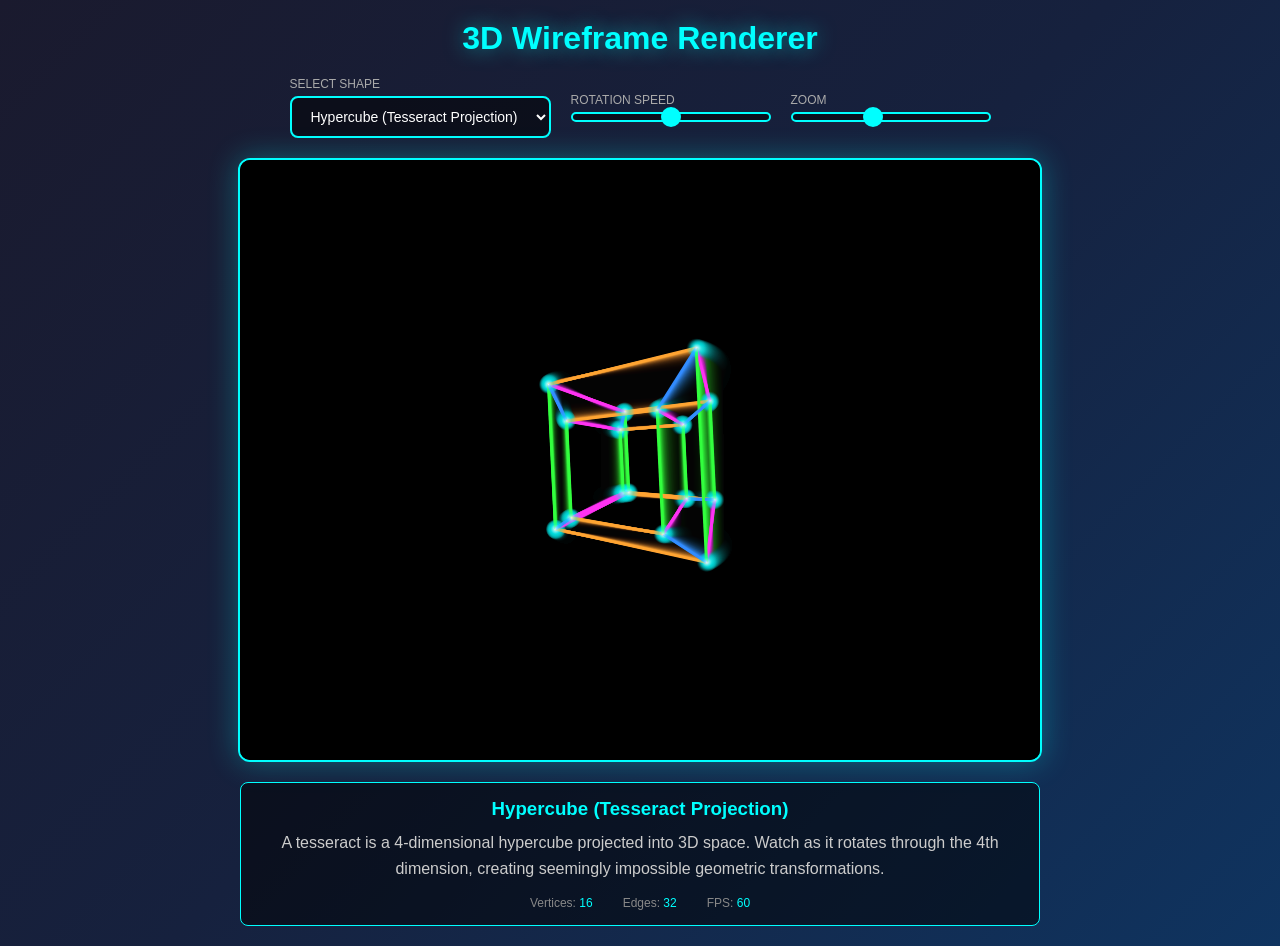
==== commit 316441e6: "Add water surface rendering and an ocean wave scene - Shaded surface mode alongside wireframe: camer" ====
--- a/index.html
+++ b/index.html
@@ -1,167 +1,1137 @@
 <!DOCTYPE html>
 <html lang="en">
 <head>
-<meta charset="UTF-8" />
-<meta name="viewport" content="width=device-width, initial-scale=1.0" />
-<title>Beyond — Coaching Accountability</title>
-<link rel="stylesheet" href="styles.css" />
+    <meta charset="UTF-8">
+    <meta name="viewport" content="width=device-width, initial-scale=1.0">
+    <title>3D Wireframe Renderer</title>
+    <style>
+        * {
+            margin: 0;
+            padding: 0;
+            box-sizing: border-box;
+        }
+
+        body {
+            font-family: 'Segoe UI', Tahoma, Geneva, Verdana, sans-serif;
+            background: linear-gradient(135deg, #1a1a2e 0%, #16213e 50%, #0f3460 100%);
+            min-height: 100vh;
+            display: flex;
+            flex-direction: column;
+            align-items: center;
+            padding: 20px;
+            color: #fff;
+        }
+
+        h1 {
+            margin-bottom: 20px;
+            text-shadow: 0 0 20px rgba(0, 255, 255, 0.5);
+            color: #00ffff;
+        }
+
+        .controls {
+            display: flex;
+            gap: 20px;
+            margin-bottom: 20px;
+            flex-wrap: wrap;
+            justify-content: center;
+            align-items: center;
+        }
+
+        .control-group {
+            display: flex;
+            flex-direction: column;
+            gap: 5px;
+        }
+
+        label {
+            font-size: 12px;
+            color: #aaa;
+            text-transform: uppercase;
+        }
+
+        select, input[type="range"] {
+            padding: 10px 15px;
+            border: 2px solid #00ffff;
+            border-radius: 8px;
+            background: rgba(0, 0, 0, 0.5);
+            color: #fff;
+            font-size: 14px;
+            cursor: pointer;
+            min-width: 200px;
+        }
+
+        select:hover, select:focus {
+            background: rgba(0, 255, 255, 0.1);
+            outline: none;
+        }
+
+        input[type="range"] {
+            -webkit-appearance: none;
+            height: 10px;
+            padding: 0;
+        }
+
+        input[type="range"]::-webkit-slider-thumb {
+            -webkit-appearance: none;
+            width: 20px;
+            height: 20px;
+            background: #00ffff;
+            border-radius: 50%;
+            cursor: pointer;
+        }
+
+        canvas {
+            max-width: 100%;
+            height: auto;
+            touch-action: none;
+            border: 2px solid #00ffff;
+            border-radius: 12px;
+            box-shadow: 0 0 30px rgba(0, 255, 255, 0.3);
+            background: rgba(0, 0, 0, 0.8);
+        }
+
+        .info {
+            margin-top: 20px;
+            padding: 15px 25px;
+            background: rgba(0, 0, 0, 0.5);
+            border-radius: 8px;
+            border: 1px solid #00ffff;
+            max-width: 800px;
+            text-align: center;
+        }
+
+        .info h3 {
+            color: #00ffff;
+            margin-bottom: 10px;
+        }
+
+        .info p {
+            color: #ccc;
+            line-height: 1.6;
+        }
+
+        .stats {
+            margin-top: 15px;
+            display: flex;
+            gap: 30px;
+            justify-content: center;
+            font-size: 12px;
+            color: #888;
+        }
+
+        .stats span {
+            color: #00ffff;
+        }
+
+        .stats em {
+            font-style: normal;
+        }
+
+        .surface-only {
+            display: none;
+        }
+
+        body.show-surface .surface-only {
+            display: flex;
+        }
+
+        .toggle {
+            display: flex;
+            align-items: center;
+            gap: 8px;
+            padding: 8px 15px;
+            border: 2px solid #00ffff;
+            border-radius: 8px;
+            background: rgba(0, 0, 0, 0.5);
+            color: #fff;
+            font-size: 14px;
+            text-transform: none;
+            cursor: pointer;
+        }
+
+        .toggle input {
+            accent-color: #00ffff;
+        }
+    </style>
 </head>
 <body>
-
-<header class="topbar">
-  <div class="brand">
-    <span class="brand-mark">◆</span>
-    <div>
-      <h1>Beyond</h1>
-      <p class="tagline">Weekly accountability for meta-performance coaching</p>
+    <h1>3D Wireframe Renderer</h1>
+
+    <div class="controls">
+        <div class="control-group">
+            <label>Select Shape</label>
+            <select id="shapeSelect">
+                <option value="0">Hypercube (Tesseract Projection)</option>
+                <option value="1">DNA Double Helix</option>
+                <option value="2">Pulsating Icosahedron</option>
+                <option value="3">Lorenz Attractor</option>
+                <option value="4">Morphing Torus Knot</option>
+                <option value="5">Ocean Waves</option>
+            </select>
+        </div>
+
+        <div class="control-group">
+            <label>Rotation Speed</label>
+            <input type="range" id="speedSlider" min="0" max="200" value="100">
+        </div>
+
+        <div class="control-group">
+            <label>Zoom</label>
+            <input type="range" id="zoomSlider" min="50" max="300" value="150">
+        </div>
+
+        <div class="control-group surface-only">
+            <label>Wave Height</label>
+            <input type="range" id="waveSlider" min="0" max="200" value="100">
+        </div>
+
+        <div class="control-group surface-only">
+            <label>Overlay</label>
+            <label class="toggle"><input type="checkbox" id="wireToggle"> Wireframe</label>
+        </div>
     </div>
-  </div>
-  <div class="topbar-right">
-    <div class="role-toggle" id="roleToggle" title="Switch between client and coach view">
-      <button data-role="client" class="active">Client</button>
-      <button data-role="coach">Coach</button>
+
+    <canvas id="canvas" width="800" height="600"></canvas>
+
+    <div class="info">
+        <h3 id="shapeName">Hypercube (Tesseract Projection)</h3>
+        <p id="shapeDescription">A tesseract is a 4-dimensional hypercube projected into 3D space. Watch as it rotates through the 4th dimension, creating seemingly impossible geometric transformations.</p>
+        <div class="stats">
+            <div>Vertices: <span id="vertexCount">0</span></div>
+            <div><em id="edgeLabel">Edges</em>: <span id="edgeCount">0</span></div>
+            <div>FPS: <span id="fps">0</span></div>
+        </div>
     </div>
-    <button class="btn ghost" id="exportBtn" title="Download all data as JSON">Export</button>
-    <label class="btn ghost" for="importFile" title="Restore data from a JSON export">Import</label>
-    <input type="file" id="importFile" accept=".json" hidden />
-  </div>
-</header>
-
-<nav class="tabs" id="tabs">
-  <button data-tab="week" class="active">This Week</button>
-  <button data-tab="goals">Goals</button>
-  <button data-tab="sessions">Sessions</button>
-  <button data-tab="ethics">Agreement &amp; Ethics</button>
-</nav>
-
-<main>
-
-  <!-- ============ THIS WEEK ============ -->
-  <section id="tab-week" class="tab-panel active">
-    <div class="week-header">
-      <button class="btn ghost" id="prevWeek" aria-label="Previous week">←</button>
-      <div class="week-title">
-        <h2 id="weekLabel"></h2>
-        <p id="weekProgress" class="muted"></p>
-      </div>
-      <button class="btn ghost" id="nextWeek" aria-label="Next week">→</button>
-    </div>
-
-    <div class="coach-prompt" id="weeklyPrompt"></div>
-
-    <form id="taskForm" class="task-form">
-      <input type="text" id="taskTitle" placeholder="What are you committing to this week?" maxlength="200" required />
-      <select id="taskGoal" title="Link this commitment to a goal"></select>
-      <button class="btn primary" type="submit">Commit</button>
-    </form>
-
-    <ul class="task-list" id="taskList"></ul>
-    <p class="empty-hint" id="taskEmpty" hidden>No commitments yet this week. The client sets the agenda — add the first one above.</p>
-
-    <div class="carryover-row">
-      <button class="btn ghost" id="carryOverBtn" hidden>Carry unfinished commitments into next week →</button>
-    </div>
-
-    <div class="checkin card">
-      <h3>Weekly Check-in</h3>
-      <p class="muted">End each week with honest reflection. The coach responds with acknowledgment and a call to go beyond.</p>
-      <label>Client reflection — <em>What worked? What did you tolerate? What's possible next week?</em>
-        <textarea id="clientReflection" rows="3" placeholder="Client writes here…"></textarea>
-      </label>
-      <label>Coach response — <em>Acknowledge, challenge, and invite the next bold step.</em>
-        <textarea id="coachFeedback" rows="3" placeholder="Coach writes here…"></textarea>
-      </label>
-      <button class="btn primary" id="saveCheckin">Save Check-in</button>
-      <span class="save-note" id="checkinSaved"></span>
-    </div>
-  </section>
-
-  <!-- ============ GOALS ============ -->
-  <section id="tab-goals" class="tab-panel">
-    <div class="section-intro">
-      <h2>Meta-Performance Goals</h2>
-      <p class="muted">High performance hits a target. Meta-performance asks who you must become to go beyond what you think is possible. For each goal, name the outcome <em>and</em> the bigger version of it.</p>
-    </div>
-
-    <form id="goalForm" class="goal-form card">
-      <label>Goal <input type="text" id="goalTitle" maxlength="200" placeholder="e.g. Launch my consulting practice" required /></label>
-      <label>Why it matters <input type="text" id="goalWhy" maxlength="300" placeholder="What does this make possible in your life?" /></label>
-      <label>The “beyond” version <input type="text" id="goalBeyond" maxlength="300" placeholder="If this went 10x further than planned, what would that look like?" /></label>
-      <button class="btn primary" type="submit">Add Goal</button>
-    </form>
-
-    <div id="goalList" class="goal-list"></div>
-    <p class="empty-hint" id="goalEmpty" hidden>No goals yet. Coaching starts with what the client wants — capture it here.</p>
-  </section>
-
-  <!-- ============ SESSIONS ============ -->
-  <section id="tab-sessions" class="tab-panel">
-    <div class="section-intro">
-      <h2>Coaching Sessions</h2>
-      <p class="muted">The client sets the agenda for every session. Capture insights and the commitments that came out of the conversation.</p>
-    </div>
-
-    <form id="sessionForm" class="card session-form">
-      <div class="row">
-        <label>Date <input type="date" id="sessionDate" required /></label>
-        <label class="grow">Client's agenda <input type="text" id="sessionAgenda" maxlength="300" placeholder="What does the client want from this session?" required /></label>
-      </div>
-      <label>Insights &amp; breakthroughs <textarea id="sessionInsights" rows="2" placeholder="What shifted? What story got challenged?"></textarea></label>
-      <label>Commitments made <textarea id="sessionCommitments" rows="2" placeholder="What did the client commit to before the next session?"></textarea></label>
-      <button class="btn primary" type="submit">Log Session</button>
-    </form>
-
-    <div id="sessionList" class="session-list"></div>
-    <p class="empty-hint" id="sessionEmpty" hidden>No sessions logged yet.</p>
-  </section>
-
-  <!-- ============ ETHICS ============ -->
-  <section id="tab-ethics" class="tab-panel">
-    <div class="section-intro">
-      <h2>Coaching Agreement &amp; Ethics</h2>
-      <p class="muted">This relationship operates under the <a href="https://coachingfederation.org/ethics/code-of-ethics" target="_blank" rel="noopener">International Coaching Federation (ICF) Code of Ethics</a>. Both parties acknowledge the commitments below before coaching begins.</p>
-    </div>
-
-    <div class="card ethics-card">
-      <h3>Our commitments</h3>
-      <ol class="ethics-list">
-        <li><strong>Clear agreement.</strong> Coach and client establish what coaching is and is not, what each party is responsible for, session logistics, and fees — before coaching begins, and revisit it whenever needed.</li>
-        <li><strong>Confidentiality.</strong> Everything the client shares stays confidential, except where release is agreed in writing or disclosure is required by law (e.g. risk of serious harm). This app stores data only in this browser — nothing is sent to a server.</li>
-        <li><strong>Client autonomy.</strong> The client is naturally creative, resourceful, and whole. The client sets the agenda, owns their decisions, and owns the results. The coach champions and challenges; the coach does not direct.</li>
-        <li><strong>Honesty about the relationship.</strong> The coach discloses conflicts of interest, never knowingly misleads, and is clear about qualifications and what coaching can deliver. Coaching is not therapy, counseling, or medical advice — the coach refers out when another professional is needed.</li>
-        <li><strong>Boundaries.</strong> The coach maintains clear professional boundaries and avoids any romantic, sexual, or exploitative relationship with the client.</li>
-        <li><strong>Right to end.</strong> Either party may end the coaching relationship at any point, for any reason, with reasonable notice as set out in the agreement.</li>
-        <li><strong>Accountability with permission.</strong> The coach holds the client accountable to the client's own commitments — boldly, and always in service of the client's agenda, not the coach's.</li>
-      </ol>
-
-      <div class="ack-row">
-        <label class="ack"><input type="checkbox" id="ackClient" /> <span>I, the <strong>client</strong>, have read and agree to these commitments.</span></label>
-        <label class="ack"><input type="checkbox" id="ackCoach" /> <span>I, the <strong>coach</strong>, have read and agree to uphold the ICF Code of Ethics.</span></label>
-        <p class="muted" id="ackStatus"></p>
-      </div>
-    </div>
-
-    <div class="card">
-      <h3>Names</h3>
-      <div class="row">
-        <label>Client name <input type="text" id="clientName" maxlength="80" placeholder="Client" /></label>
-        <label>Coach name <input type="text" id="coachName" maxlength="80" placeholder="Coach" /></label>
-      </div>
-    </div>
-
-    <div class="card danger-zone">
-      <h3>Data</h3>
-      <p class="muted">All data lives in this browser's local storage. Export regularly if you want a backup.</p>
-      <button class="btn danger" id="resetBtn">Erase all data</button>
-    </div>
-  </section>
-
-</main>
-
-<footer>
-  <p>Built on the ICF Code of Ethics and meta-performance coaching practices. Your data never leaves this browser.</p>
-</footer>
-
-<script src="app.js"></script>
+
+    <script>
+        // ============================================
+        // 3D Wireframe Renderer Engine
+        // ============================================
+
+        class WireframeRenderer {
+            constructor(canvas) {
+                this.canvas = canvas;
+                this.ctx = canvas.getContext('2d');
+                this.width = canvas.width;
+                this.height = canvas.height;
+                this.centerX = this.width / 2;
+                this.centerY = this.height / 2;
+
+                // Camera and projection settings
+                this.focalLength = 400;
+                this.zoom = 150;
+                this.cameraZ = 5;
+
+                // Rotation angles
+                this.rotationX = 0;
+                this.rotationY = 0;
+                this.rotationZ = 0;
+                this.rotationSpeed = 1;
+
+                // Current shape data
+                this.vertices = [];
+                this.edges = [];
+                this.colors = [];
+
+                // Animation
+                this.time = 0;
+                this.animationId = null;
+                this.currentShape = 0;
+                this.shapeGenerators = [
+                    this.generateHypercube.bind(this),
+                    this.generateDNAHelix.bind(this),
+                    this.generatePulsatingIcosahedron.bind(this),
+                    this.generateLorenzAttractor.bind(this),
+                    this.generateTorusKnot.bind(this),
+                    this.generateOcean.bind(this)
+                ];
+
+                // Shapes drawn as shaded surfaces instead of wireframes
+                this.surfaceShapes = new Set([5]);
+                this.isSurface = false;
+                this.initOcean();
+
+                // FPS tracking
+                this.lastTime = performance.now();
+                this.frameCount = 0;
+                this.fps = 0;
+            }
+
+            // Matrix operations for 3D transformations
+            rotateX(point, angle) {
+                const cos = Math.cos(angle);
+                const sin = Math.sin(angle);
+                return [
+                    point[0],
+                    point[1] * cos - point[2] * sin,
+                    point[1] * sin + point[2] * cos
+                ];
+            }
+
+            rotateY(point, angle) {
+                const cos = Math.cos(angle);
+                const sin = Math.sin(angle);
+                return [
+                    point[0] * cos + point[2] * sin,
+                    point[1],
+                    -point[0] * sin + point[2] * cos
+                ];
+            }
+
+            rotateZ(point, angle) {
+                const cos = Math.cos(angle);
+                const sin = Math.sin(angle);
+                return [
+                    point[0] * cos - point[1] * sin,
+                    point[0] * sin + point[1] * cos,
+                    point[2]
+                ];
+            }
+
+            // 4D rotation for hypercube
+            rotateW(point4D, angle) {
+                const cos = Math.cos(angle);
+                const sin = Math.sin(angle);
+                return [
+                    point4D[0],
+                    point4D[1],
+                    point4D[2] * cos - point4D[3] * sin,
+                    point4D[2] * sin + point4D[3] * cos
+                ];
+            }
+
+            rotateXW(point4D, angle) {
+                const cos = Math.cos(angle);
+                const sin = Math.sin(angle);
+                return [
+                    point4D[0] * cos - point4D[3] * sin,
+                    point4D[1],
+                    point4D[2],
+                    point4D[0] * sin + point4D[3] * cos
+                ];
+            }
+
+            // Project 3D point to 2D screen
+            project(point) {
+                const z = point[2] + this.cameraZ;
+                const scale = this.focalLength / (this.focalLength + z);
+                return [
+                    point[0] * scale * this.zoom + this.centerX,
+                    point[1] * scale * this.zoom + this.centerY,
+                    scale // For depth-based effects
+                ];
+            }
+
+            // Project 4D to 3D (for hypercube)
+            project4Dto3D(point4D, w = 2) {
+                const scale = 1 / (w - point4D[3]);
+                return [
+                    point4D[0] * scale,
+                    point4D[1] * scale,
+                    point4D[2] * scale
+                ];
+            }
+
+            // ============================================
+            // Shape Generators
+            // ============================================
+
+            generateHypercube(time) {
+                // Generate 4D hypercube vertices
+                const vertices4D = [];
+                for (let i = 0; i < 16; i++) {
+                    vertices4D.push([
+                        (i & 1) ? 1 : -1,
+                        (i & 2) ? 1 : -1,
+                        (i & 4) ? 1 : -1,
+                        (i & 8) ? 1 : -1
+                    ]);
+                }
+
+                // Rotate in 4D space
+                const rotatedVertices4D = vertices4D.map(v => {
+                    let rotated = this.rotateW(v, time * 0.5);
+                    rotated = this.rotateXW(rotated, time * 0.3);
+                    return rotated;
+                });
+
+                // Project to 3D
+                this.vertices = rotatedVertices4D.map(v => this.project4Dto3D(v, 3));
+
+                // Generate edges (connect vertices that differ by one bit)
+                this.edges = [];
+                this.colors = [];
+                for (let i = 0; i < 16; i++) {
+                    for (let j = i + 1; j < 16; j++) {
+                        const xor = i ^ j;
+                        if ((xor & (xor - 1)) === 0) { // Power of 2 = single bit difference
+                            this.edges.push([i, j]);
+                            // Color based on which dimension the edge spans
+                            const dim = Math.log2(xor);
+                            const hue = (dim * 90 + time * 30) % 360;
+                            this.colors.push(`hsl(${hue}, 100%, 60%)`);
+                        }
+                    }
+                }
+            }
+
+            generateDNAHelix(time) {
+                this.vertices = [];
+                this.edges = [];
+                this.colors = [];
+
+                const segments = 40;
+                const radius = 1;
+                const height = 4;
+                const twist = 2;
+
+                // Generate two helixes
+                for (let i = 0; i < segments; i++) {
+                    const t = i / segments;
+                    const angle = t * Math.PI * 2 * twist + time;
+                    const y = t * height - height / 2;
+
+                    // Helix 1
+                    this.vertices.push([
+                        Math.cos(angle) * radius,
+                        y,
+                        Math.sin(angle) * radius
+                    ]);
+
+                    // Helix 2 (offset by PI)
+                    this.vertices.push([
+                        Math.cos(angle + Math.PI) * radius,
+                        y,
+                        Math.sin(angle + Math.PI) * radius
+                    ]);
+                }
+
+                // Connect helix strands
+                for (let i = 0; i < segments - 1; i++) {
+                    // Strand 1 connections
+                    this.edges.push([i * 2, (i + 1) * 2]);
+                    this.colors.push('#00ffff');
+
+                    // Strand 2 connections
+                    this.edges.push([i * 2 + 1, (i + 1) * 2 + 1]);
+                    this.colors.push('#ff00ff');
+
+                    // Base pairs (rungs)
+                    if (i % 4 === 0) {
+                        this.edges.push([i * 2, i * 2 + 1]);
+                        this.colors.push(`hsl(${(i * 20 + time * 50) % 360}, 100%, 70%)`);
+                    }
+                }
+            }
+
+            generatePulsatingIcosahedron(time) {
+                // Golden ratio
+                const phi = (1 + Math.sqrt(5)) / 2;
+                const pulseFactor = 1 + Math.sin(time * 2) * 0.3;
+
+                // Icosahedron base vertices
+                const baseVertices = [
+                    [-1, phi, 0], [1, phi, 0], [-1, -phi, 0], [1, -phi, 0],
+                    [0, -1, phi], [0, 1, phi], [0, -1, -phi], [0, 1, -phi],
+                    [phi, 0, -1], [phi, 0, 1], [-phi, 0, -1], [-phi, 0, 1]
+                ];
+
+                // Apply pulsation with wave effect
+                this.vertices = baseVertices.map((v, i) => {
+                    const phase = i * 0.5 + time * 3;
+                    const localPulse = 1 + Math.sin(phase) * 0.2;
+                    const scale = pulseFactor * localPulse * 0.8;
+                    return [v[0] * scale, v[1] * scale, v[2] * scale];
+                });
+
+                // Icosahedron edges
+                this.edges = [
+                    [0, 1], [0, 5], [0, 7], [0, 10], [0, 11],
+                    [1, 5], [1, 7], [1, 8], [1, 9],
+                    [2, 3], [2, 4], [2, 6], [2, 10], [2, 11],
+                    [3, 4], [3, 6], [3, 8], [3, 9],
+                    [4, 5], [4, 9], [4, 11],
+                    [5, 9], [5, 11],
+                    [6, 7], [6, 8], [6, 10],
+                    [7, 8], [7, 10],
+                    [8, 9],
+                    [10, 11]
+                ];
+
+                // Dynamic colors
+                this.colors = this.edges.map((e, i) => {
+                    const hue = (i * 12 + time * 60) % 360;
+                    return `hsl(${hue}, 100%, 60%)`;
+                });
+            }
+
+            generateLorenzAttractor(time) {
+                this.vertices = [];
+                this.edges = [];
+                this.colors = [];
+
+                // Lorenz system parameters
+                const sigma = 10;
+                const rho = 28;
+                const beta = 8 / 3;
+                const dt = 0.005;
+
+                // Starting point (animated)
+                let x = 0.1 + Math.sin(time * 0.1) * 0.01;
+                let y = 0;
+                let z = 0;
+
+                const points = 2000;
+                const scale = 0.05;
+
+                // Generate Lorenz attractor points
+                for (let i = 0; i < points; i++) {
+                    const dx = sigma * (y - x);
+                    const dy = x * (rho - z) - y;
+                    const dz = x * y - beta * z;
+
+                    x += dx * dt;
+                    y += dy * dt;
+                    z += dz * dt;
+
+                    this.vertices.push([x * scale, (z - 25) * scale, y * scale]);
+
+                    if (i > 0) {
+                        this.edges.push([i - 1, i]);
+                        // Color based on position and time
+                        const hue = (i * 0.2 + time * 30) % 360;
+                        this.colors.push(`hsl(${hue}, 80%, 55%)`);
+                    }
+                }
+            }
+
+            generateTorusKnot(time) {
+                this.vertices = [];
+                this.edges = [];
+                this.colors = [];
+
+                // Torus knot parameters (p, q determine the knot type)
+                const p = 3;
+                const q = 2 + Math.sin(time * 0.5); // Morphing parameter
+                const segments = 200;
+                const R = 1.5;
+                const r = 0.6;
+
+                for (let i = 0; i < segments; i++) {
+                    const t = (i / segments) * Math.PI * 2 * p;
+                    const phi = t * q / p;
+
+                    // Parametric torus knot equations
+                    const scale = R + r * Math.cos(phi);
+                    const x = scale * Math.cos(t);
+                    const y = scale * Math.sin(t);
+                    const z = r * Math.sin(phi);
+
+                    // Add twist animation
+                    const twist = time * 0.5;
+                    const twisted = this.rotateZ([x, y, z], twist * Math.sin(t * 0.5));
+
+                    this.vertices.push(twisted);
+
+                    if (i > 0) {
+                        this.edges.push([i - 1, i]);
+                    }
+                }
+                // Close the loop
+                this.edges.push([segments - 1, 0]);
+
+                // Rainbow colors
+                this.colors = this.edges.map((e, i) => {
+                    const hue = (i * 360 / segments + time * 50) % 360;
+                    return `hsl(${hue}, 100%, 60%)`;
+                });
+            }
+
+
+            // ============================================
+            // Water Rendering
+            // Gerstner waves, sky + sun, Fresnel reflection,
+            // specular glints, subsurface scatter, foam, fog
+            // ============================================
+
+            initOcean() {
+                this.waveScale = 1;
+                this.showWireframeOverlay = false;
+
+                const rows = 72;
+                const cols = 80;
+                const count = (rows + 1) * (cols + 1);
+
+                const sun = [0, 0.17, 1];
+                const sunLen = Math.hypot(sun[0], sun[1], sun[2]);
+
+                const zenith = [0.10, 0.20, 0.45];
+                const horizon = [0.98, 0.70, 0.48];
+                const deep = [0.02, 0.10, 0.17];
+
+                this.ocean = {
+                    rows, cols, count,
+                    camHeight: 3.2,
+                    far: 350,
+                    focal: 600,
+                    yaw: 0,
+                    pitch: 0.1,
+                    sunDir: sun.map(v => v / sunLen),
+                    zenith,
+                    horizon,
+                    sunColor: [1.0, 0.86, 0.62],
+                    deep,
+                    scatter: [0.04, 0.38, 0.40],
+                    foamColor: [0.92, 0.95, 0.97],
+                    fogColor: horizon.map((h, i) => h * 0.8 + deep[i] * 0.2),
+                    fogDensity: 0.009,
+                    // Wave spectrum: wavelength L, amplitude A, steepness Q,
+                    // direction angle relative to "rolling toward the camera"
+                    waves: [
+                        { L: 26, A: 0.85, Q: 0.75, angle: 0.0 },
+                        { L: 15, A: 0.45, Q: 0.70, angle: 0.45 },
+                        { L: 9.5, A: 0.28, Q: 0.70, angle: -0.6 },
+                        { L: 5.5, A: 0.14, Q: 0.60, angle: 1.1 },
+                        { L: 3.2, A: 0.07, Q: 0.50, angle: -1.4 },
+                        { L: 1.9, A: 0.035, Q: 0.40, angle: 0.3 }
+                    ].map((w, i) => {
+                        const k = (Math.PI * 2) / w.L;
+                        return {
+                            ...w,
+                            k,
+                            omega: Math.sqrt(9.8 * k), // deep-water dispersion
+                            dx: Math.sin(w.angle),
+                            dz: -Math.cos(w.angle),
+                            phase: i * 1.7
+                        };
+                    }),
+                    // Per-vertex buffers
+                    px: new Float32Array(count), py: new Float32Array(count), pz: new Float32Array(count),
+                    nx: new Float32Array(count), ny: new Float32Array(count), nz: new Float32Array(count),
+                    foam: new Float32Array(count), dist: new Float32Array(count),
+                    sx: new Float32Array(count), sy: new Float32Array(count), cz: new Float32Array(count)
+                };
+            }
+
+            // Builds a camera-aligned grid (dense near the camera, sparse near the horizon),
+            // samples Gerstner waves at world positions and projects with real perspective.
+            generateOcean(time) {
+                const o = this.ocean;
+                const W = this.width;
+                const H = this.height;
+                const f = this.zoom * 4;
+                const yaw = this.rotationY;
+                const pitch = Math.min(0.9, Math.max(0, 0.1 + this.rotationX * 0.5));
+                o.focal = f;
+                o.yaw = yaw;
+                o.pitch = pitch;
+
+                const sinY = Math.sin(yaw), cosY = Math.cos(yaw);
+                const sinP = Math.sin(pitch), cosP = Math.cos(pitch);
+                const camH = o.camHeight;
+
+                // Nearest visible water: where the bottom screen edge hits the sea
+                const vHalf = Math.atan((H / 2) / f);
+                const near = Math.max(0.5, camH / Math.tan(Math.min(pitch + vHalf, 1.4)) * 0.6 - 1);
+                const far = o.far;
+                const lateralK = (W / 2) / f * 1.1;
+
+                // Keep total steepness below 1 so crests never loop over themselves
+                let sumQkA = 0;
+                for (const w of o.waves) sumQkA += w.Q * w.k * w.A;
+                const scale = this.waveScale;
+                const qScale = Math.min(1, 0.92 / (sumQkA * scale + 1e-6));
+
+                let idx = 0;
+                for (let r = 0; r <= o.rows; r++) {
+                    const ahead = near * Math.pow(far / near, r / o.rows);
+                    const half = (ahead * cosP + camH * sinP) * lateralK + 1.5;
+
+                    for (let c = 0; c <= o.cols; c++, idx++) {
+                        const lat = (c / o.cols * 2 - 1) * half;
+                        const x0 = sinY * ahead + cosY * lat;
+                        const z0 = cosY * ahead - sinY * lat;
+                        const dist = Math.hypot(ahead, lat);
+
+                        let x = x0, y = 0, z = z0;
+                        let nx = 0, ny = 1, nz = 0, crest = 0;
+
+                        for (const w of o.waves) {
+                            // Fade short waves with distance (cheap anti-aliasing)
+                            const fade = 1 - dist / (w.L * 12);
+                            if (fade <= 0) continue;
+                            const A = w.A * scale * fade;
+                            const Q = w.Q * qScale;
+                            const theta = w.k * (w.dx * x0 + w.dz * z0) - w.omega * time + w.phase;
+                            const cs = Math.cos(theta);
+                            const sn = Math.sin(theta);
+                            const kA = w.k * A;
+
+                            x += Q * A * w.dx * cs;
+                            z += Q * A * w.dz * cs;
+                            y += A * sn;
+
+                            nx -= w.dx * kA * cs;
+                            nz -= w.dz * kA * cs;
+                            ny -= Q * kA * sn;
+                            crest += Q * kA * sn;
+                        }
+
+                        const nLen = Math.hypot(nx, ny, nz) || 1;
+                        o.px[idx] = x; o.py[idx] = y; o.pz[idx] = z;
+                        o.nx[idx] = nx / nLen; o.ny[idx] = ny / nLen; o.nz[idx] = nz / nLen;
+                        o.foam[idx] = Math.min(1, Math.max(0, (crest - 0.36) / 0.25));
+                        o.dist[idx] = dist;
+
+                        // World -> camera (camera sits at (0, camH, 0))
+                        const dy = y - camH;
+                        const x1 = x * cosY - z * sinY;
+                        const z1 = x * sinY + z * cosY;
+                        const y2 = dy * cosP + z1 * sinP;
+                        const z2 = z1 * cosP - dy * sinP;
+                        o.cz[idx] = z2;
+                        if (z2 > 0.05) {
+                            o.sx[idx] = W / 2 + f * x1 / z2;
+                            o.sy[idx] = H / 2 - f * y2 / z2;
+                        }
+                    }
+                }
+
+                this.vertices = [];
+                this.edges = [];
+                this.colors = [];
+            }
+
+            // Physically-inspired water shading for one surface patch
+            shadeWater(px, py, pz, nx, ny, nz, foam, dist) {
+                const o = this.ocean;
+                const L = o.sunDir;
+
+                // View vector (surface -> camera)
+                let vx = -px, vy = o.camHeight - py, vz = -pz;
+                const vLen = Math.hypot(vx, vy, vz) || 1;
+                vx /= vLen; vy /= vLen; vz /= vLen;
+
+                const ndv = Math.max(0, nx * vx + ny * vy + nz * vz);
+                const fresnel = 0.02 + 0.98 * Math.pow(1 - ndv, 5); // Schlick
+
+                // Reflection vector
+                const rx = -vx + 2 * ndv * nx;
+                const ry = -vy + 2 * ndv * ny;
+                const rz = -vz + 2 * ndv * nz;
+                const rdl = Math.max(0, rx * L[0] + ry * L[1] + rz * L[2]);
+
+                // Reflected sky (gradient + sun haze)
+                const t = Math.pow(1 - Math.max(ry, 0), 3);
+                const haze = Math.pow(rdl, 8) * 0.35;
+                const spec = Math.pow(rdl, 500) * 8 + Math.pow(rdl, 60) * 0.6;
+
+                // Body colour: deep water + light scattering through backlit crests
+                const ndl = Math.max(0, nx * L[0] + ny * L[1] + nz * L[2]);
+                const hn = Math.min(1, Math.max(0, (py / (this.waveScale * 0.85 + 0.01) + 0.2) / 1.4));
+                const backlit = Math.max(0, -(vx * L[0] + vy * L[1] + vz * L[2]));
+                const sss = hn * hn * (0.35 + 0.65 * backlit);
+
+                const fogT = 1 - Math.exp(-dist * o.fogDensity);
+                const foamT = foam;
+                const specW = spec * (0.15 + fresnel);
+
+                const out = [0, 0, 0];
+                for (let i = 0; i < 3; i++) {
+                    const refl = o.zenith[i] + (o.horizon[i] - o.zenith[i]) * t + o.sunColor[i] * haze;
+                    const body = o.deep[i] * (0.5 + 0.5 * ndl) + o.scatter[i] * sss;
+                    let col = body * (1 - fresnel) + refl * fresnel + o.sunColor[i] * specW;
+                    const foamCol = o.foamColor[i] * (0.55 + 0.45 * ndl) + o.sunColor[i] * 0.1;
+                    col += (foamCol - col) * foamT;
+                    col += (o.fogColor[i] - col) * fogT;
+                    out[i] = Math.min(255, Math.max(0, col * 255)) | 0;
+                }
+                return `rgb(${out[0]},${out[1]},${out[2]})`;
+            }
+
+            // Camera-space direction -> screen (for sky objects at infinity)
+            projectDirection(d) {
+                const o = this.ocean;
+                const sinY = Math.sin(o.yaw), cosY = Math.cos(o.yaw);
+                const sinP = Math.sin(o.pitch), cosP = Math.cos(o.pitch);
+                const x1 = d[0] * cosY - d[2] * sinY;
+                const z1 = d[0] * sinY + d[2] * cosY;
+                const y2 = d[1] * cosP + z1 * sinP;
+                const z2 = z1 * cosP - d[1] * sinP;
+                if (z2 <= 0.01) return null;
+                return [this.width / 2 + o.focal * x1 / z2, this.height / 2 - o.focal * y2 / z2];
+            }
+
+            renderSky() {
+                const ctx = this.ctx;
+                const o = this.ocean;
+                const W = this.width, H = this.height;
+                const rgb = (c, a = 1) => `rgba(${c[0] * 255 | 0},${c[1] * 255 | 0},${c[2] * 255 | 0},${a})`;
+
+                const horizonY = H / 2 - o.focal * Math.tan(o.pitch);
+
+                const sky = ctx.createLinearGradient(0, horizonY - H * 1.1, 0, horizonY);
+                sky.addColorStop(0, rgb(o.zenith));
+                sky.addColorStop(0.7, rgb(o.zenith.map((z, i) => z * 0.5 + o.horizon[i] * 0.5)));
+                sky.addColorStop(1, rgb(o.horizon));
+                ctx.globalAlpha = 1;
+                ctx.fillStyle = sky;
+                ctx.fillRect(0, 0, W, H);
+
+                // Sun with glow
+                const sun = this.projectDirection(o.sunDir);
+                if (sun) {
+                    const glow = ctx.createRadialGradient(sun[0], sun[1], 0, sun[0], sun[1], 220);
+                    glow.addColorStop(0, rgb(o.sunColor, 0.9));
+                    glow.addColorStop(0.15, rgb(o.sunColor, 0.45));
+                    glow.addColorStop(1, rgb(o.sunColor, 0));
+                    ctx.fillStyle = glow;
+                    ctx.fillRect(0, 0, W, H);
+
+                    ctx.beginPath();
+                    ctx.arc(sun[0], sun[1], 13, 0, Math.PI * 2);
+                    ctx.fillStyle = '#fff7e6';
+                    ctx.fill();
+                }
+
+                // Distant sea beyond the mesh blends into fog
+                if (horizonY < H) {
+                    ctx.fillStyle = rgb(o.fogColor);
+                    ctx.fillRect(0, Math.max(0, horizonY), W, H);
+                }
+            }
+
+            renderSurface() {
+                const ctx = this.ctx;
+                const o = this.ocean;
+                const W = this.width, H = this.height;
+                const stride = o.cols + 1;
+
+                this.renderSky();
+
+                ctx.lineWidth = 1;
+                ctx.lineJoin = 'round';
+                let faces = 0;
+
+                // Painter's algorithm: rows are already ordered by distance
+                for (let r = o.rows - 1; r >= 0; r--) {
+                    for (let c = 0; c < o.cols; c++) {
+                        const a = r * stride + c;
+                        const b = a + 1;
+                        const d = a + stride;
+                        const e = d + 1;
+
+                        if (o.cz[a] <= 0.05 || o.cz[b] <= 0.05 || o.cz[d] <= 0.05 || o.cz[e] <= 0.05) continue;
+
+                        const minX = Math.min(o.sx[a], o.sx[b], o.sx[d], o.sx[e]);
+                        const maxX = Math.max(o.sx[a], o.sx[b], o.sx[d], o.sx[e]);
+                        const minY = Math.min(o.sy[a], o.sy[b], o.sy[d], o.sy[e]);
+                        const maxY = Math.max(o.sy[a], o.sy[b], o.sy[d], o.sy[e]);
+                        if (maxX < 0 || minX > W || maxY < 0 || minY > H) continue;
+
+                        let nx = o.nx[a] + o.nx[b] + o.nx[d] + o.nx[e];
+                        let ny = o.ny[a] + o.ny[b] + o.ny[d] + o.ny[e];
+                        let nz = o.nz[a] + o.nz[b] + o.nz[d] + o.nz[e];
+                        const nLen = Math.hypot(nx, ny, nz) || 1;
+                        nx /= nLen; ny /= nLen; nz /= nLen;
+
+                        const color = this.shadeWater(
+                            (o.px[a] + o.px[b] + o.px[d] + o.px[e]) / 4,
+                            (o.py[a] + o.py[b] + o.py[d] + o.py[e]) / 4,
+                            (o.pz[a] + o.pz[b] + o.pz[d] + o.pz[e]) / 4,
+                            nx, ny, nz,
+                            (o.foam[a] + o.foam[b] + o.foam[d] + o.foam[e]) / 4,
+                            (o.dist[a] + o.dist[b] + o.dist[d] + o.dist[e]) / 4
+                        );
+
+                        ctx.beginPath();
+                        ctx.moveTo(o.sx[a], o.sy[a]);
+                        ctx.lineTo(o.sx[b], o.sy[b]);
+                        ctx.lineTo(o.sx[e], o.sy[e]);
+                        ctx.lineTo(o.sx[d], o.sy[d]);
+                        ctx.closePath();
+                        ctx.fillStyle = color;
+                        ctx.fill();
+                        // Same-colour stroke hides anti-aliasing seams between patches
+                        ctx.strokeStyle = color;
+                        ctx.stroke();
+
+                        if (this.showWireframeOverlay) {
+                            ctx.strokeStyle = 'rgba(0, 255, 255, 0.35)';
+                            ctx.lineWidth = 0.6;
+                            ctx.stroke();
+                            ctx.lineWidth = 1;
+                        }
+                        faces++;
+                    }
+                }
+
+                this.surfaceStats = { vertices: o.count, faces };
+            }
+
+            // ============================================
+            // Rendering
+            // ============================================
+
+            render() {
+                if (this.isSurface) {
+                    this.renderSurface();
+                    this.updateStats(this.surfaceStats.vertices, this.surfaceStats.faces);
+                    return;
+                }
+
+                // Clear canvas
+                this.ctx.fillStyle = 'rgba(0, 0, 0, 0.1)';
+                this.ctx.fillRect(0, 0, this.width, this.height);
+
+                // Transform and project all vertices
+                const projectedVertices = this.vertices.map(v => {
+                    let rotated = this.rotateX(v, this.rotationX);
+                    rotated = this.rotateY(rotated, this.rotationY);
+                    rotated = this.rotateZ(rotated, this.rotationZ);
+                    return this.project(rotated);
+                });
+
+                // Sort edges by depth for proper rendering
+                const edgesWithDepth = this.edges.map((edge, i) => {
+                    const z1 = projectedVertices[edge[0]][2];
+                    const z2 = projectedVertices[edge[1]][2];
+                    return { edge, color: this.colors[i] || '#00ffff', depth: (z1 + z2) / 2 };
+                });
+                edgesWithDepth.sort((a, b) => a.depth - b.depth);
+
+                // Draw edges
+                edgesWithDepth.forEach(({ edge, color, depth }) => {
+                    const p1 = projectedVertices[edge[0]];
+                    const p2 = projectedVertices[edge[1]];
+
+                    // Skip if behind camera
+                    if (p1[2] < 0 || p2[2] < 0) return;
+
+                    // Depth-based opacity
+                    const opacity = 0.3 + depth * 0.7;
+
+                    this.ctx.beginPath();
+                    this.ctx.moveTo(p1[0], p1[1]);
+                    this.ctx.lineTo(p2[0], p2[1]);
+                    this.ctx.strokeStyle = color;
+                    this.ctx.lineWidth = 1 + depth * 2;
+                    this.ctx.globalAlpha = Math.min(1, opacity);
+                    this.ctx.stroke();
+                });
+
+                // Draw vertices as glowing points
+                this.ctx.globalAlpha = 1;
+                projectedVertices.forEach((p, i) => {
+                    if (p[2] < 0) return;
+
+                    const radius = 2 + p[2] * 3;
+
+                    // Glow effect
+                    const gradient = this.ctx.createRadialGradient(p[0], p[1], 0, p[0], p[1], radius * 2);
+                    gradient.addColorStop(0, 'rgba(255, 255, 255, 0.8)');
+                    gradient.addColorStop(0.5, 'rgba(0, 255, 255, 0.4)');
+                    gradient.addColorStop(1, 'rgba(0, 255, 255, 0)');
+
+                    this.ctx.beginPath();
+                    this.ctx.arc(p[0], p[1], radius * 2, 0, Math.PI * 2);
+                    this.ctx.fillStyle = gradient;
+                    this.ctx.fill();
+                });
+
+                this.updateStats(this.vertices.length, this.edges.length);
+            }
+
+            updateStats(vertexCount, edgeCount) {
+                this.frameCount++;
+                const now = performance.now();
+                if (now - this.lastTime >= 1000) {
+                    this.fps = this.frameCount;
+                    this.frameCount = 0;
+                    this.lastTime = now;
+                    document.getElementById('fps').textContent = this.fps;
+                }
+
+                document.getElementById('vertexCount').textContent = vertexCount;
+                document.getElementById('edgeCount').textContent = edgeCount;
+            }
+
+            // Animation loop
+            animate() {
+                this.time += 0.016 * this.rotationSpeed;
+
+                // Generate current shape
+                this.shapeGenerators[this.currentShape](this.time);
+
+                // Auto-rotate (the ocean camera just pans slowly)
+                if (this.isSurface) {
+                    this.rotationY += 0.0006 * this.rotationSpeed;
+                } else {
+                    this.rotationY += 0.005 * this.rotationSpeed;
+                    this.rotationX += 0.002 * this.rotationSpeed;
+                }
+
+                this.render();
+                this.animationId = requestAnimationFrame(() => this.animate());
+            }
+
+            start() {
+                if (!this.animationId) {
+                    this.animate();
+                }
+            }
+
+            stop() {
+                if (this.animationId) {
+                    cancelAnimationFrame(this.animationId);
+                    this.animationId = null;
+                }
+            }
+
+            setShape(index) {
+                this.currentShape = index;
+                this.isSurface = this.surfaceShapes.has(index);
+                this.time = 0;
+                this.rotationX = 0;
+                this.rotationY = 0;
+                this.rotationZ = 0;
+
+                // Clear canvas for new shape
+                this.ctx.fillStyle = 'rgba(0, 0, 0, 1)';
+                this.ctx.fillRect(0, 0, this.width, this.height);
+            }
+
+            setSpeed(speed) {
+                this.rotationSpeed = speed / 100;
+            }
+
+            setZoom(zoom) {
+                this.zoom = zoom;
+            }
+
+            setWaveScale(value) {
+                this.waveScale = value / 100;
+            }
+        }
+
+        // ============================================
+        // Shape Descriptions
+        // ============================================
+
+        const shapeInfo = [
+            {
+                name: "Hypercube (Tesseract Projection)",
+                description: "A tesseract is a 4-dimensional hypercube projected into 3D space. Watch as it rotates through the 4th dimension, creating seemingly impossible geometric transformations. The inner and outer cubes are connected by edges spanning the 4th dimension."
+            },
+            {
+                name: "DNA Double Helix",
+                description: "A representation of the iconic DNA molecule structure. Two intertwined helical strands are connected by 'base pairs' (the horizontal rungs). The animation shows the continuous rotation that reveals the molecule's elegant twisted ladder structure."
+            },
+            {
+                name: "Pulsating Icosahedron",
+                description: "An icosahedron is a Platonic solid with 20 triangular faces. This version pulses with a wave effect, where each vertex oscillates at a slightly different phase, creating a breathing, organic appearance while maintaining its geometric perfection."
+            },
+            {
+                name: "Lorenz Attractor",
+                description: "The famous 'butterfly' chaotic attractor discovered by Edward Lorenz. It demonstrates how deterministic systems can produce unpredictable behavior. The path never repeats exactly, creating an infinitely complex pattern in a finite space."
+            },
+            {
+                name: "Morphing Torus Knot",
+                description: "A torus knot is a knot that lies on the surface of a torus. This version continuously morphs its parameters, transitioning smoothly between different knot configurations while adding a twist animation that emphasizes its 3D structure."
+            },
+            {
+                name: "Ocean Waves",
+                description: "A sunset sea built from six overlapping Gerstner waves, which give sharp crests and wide, rounded troughs. Each patch is shaded with Fresnel sky reflection, sun glints, light glowing through backlit crests, whitecap foam and distance fog. Drag to look around, and use Wave Height to go from calm water to a rough sea."
+            }
+        ];
+
+        // ============================================
+        // Initialize Application
+        // ============================================
+
+        const canvas = document.getElementById('canvas');
+        const renderer = new WireframeRenderer(canvas);
+
+        // Event listeners
+        document.getElementById('shapeSelect').addEventListener('change', (e) => {
+            const index = parseInt(e.target.value);
+            renderer.setShape(index);
+            document.getElementById('shapeName').textContent = shapeInfo[index].name;
+            document.getElementById('shapeDescription').textContent = shapeInfo[index].description;
+            document.body.classList.toggle('show-surface', renderer.isSurface);
+            document.getElementById('edgeLabel').textContent = renderer.isSurface ? 'Faces' : 'Edges';
+        });
+
+        document.getElementById('waveSlider').addEventListener('input', (e) => {
+            renderer.setWaveScale(parseInt(e.target.value));
+        });
+
+        document.getElementById('wireToggle').addEventListener('change', (e) => {
+            renderer.showWireframeOverlay = e.target.checked;
+        });
+
+        document.getElementById('speedSlider').addEventListener('input', (e) => {
+            renderer.setSpeed(parseInt(e.target.value));
+        });
+
+        document.getElementById('zoomSlider').addEventListener('input', (e) => {
+            renderer.setZoom(parseInt(e.target.value));
+        });
+
+        // Mouse interaction for manual rotation
+        let isDragging = false;
+        let lastMouseX, lastMouseY;
+
+        canvas.addEventListener('mousedown', (e) => {
+            isDragging = true;
+            lastMouseX = e.clientX;
+            lastMouseY = e.clientY;
+        });
+
+        canvas.addEventListener('mousemove', (e) => {
+            if (isDragging) {
+                const deltaX = e.clientX - lastMouseX;
+                const deltaY = e.clientY - lastMouseY;
+                renderer.rotationY += deltaX * 0.01;
+                renderer.rotationX += deltaY * 0.01;
+                lastMouseX = e.clientX;
+                lastMouseY = e.clientY;
+            }
+        });
+
+        canvas.addEventListener('mouseup', () => {
+            isDragging = false;
+        });
+
+        canvas.addEventListener('mouseleave', () => {
+            isDragging = false;
+        });
+
+        // Touch support
+        canvas.addEventListener('touchstart', (e) => {
+            isDragging = true;
+            lastMouseX = e.touches[0].clientX;
+            lastMouseY = e.touches[0].clientY;
+        });
+
+        canvas.addEventListener('touchmove', (e) => {
+            if (isDragging) {
+                const deltaX = e.touches[0].clientX - lastMouseX;
+                const deltaY = e.touches[0].clientY - lastMouseY;
+                renderer.rotationY += deltaX * 0.01;
+                renderer.rotationX += deltaY * 0.01;
+                lastMouseX = e.touches[0].clientX;
+                lastMouseY = e.touches[0].clientY;
+                e.preventDefault();
+            }
+        });
+
+        canvas.addEventListener('touchend', () => {
+            isDragging = false;
+        });
+
+        // Start rendering
+        renderer.start();
+    </script>
 </body>
 </html>
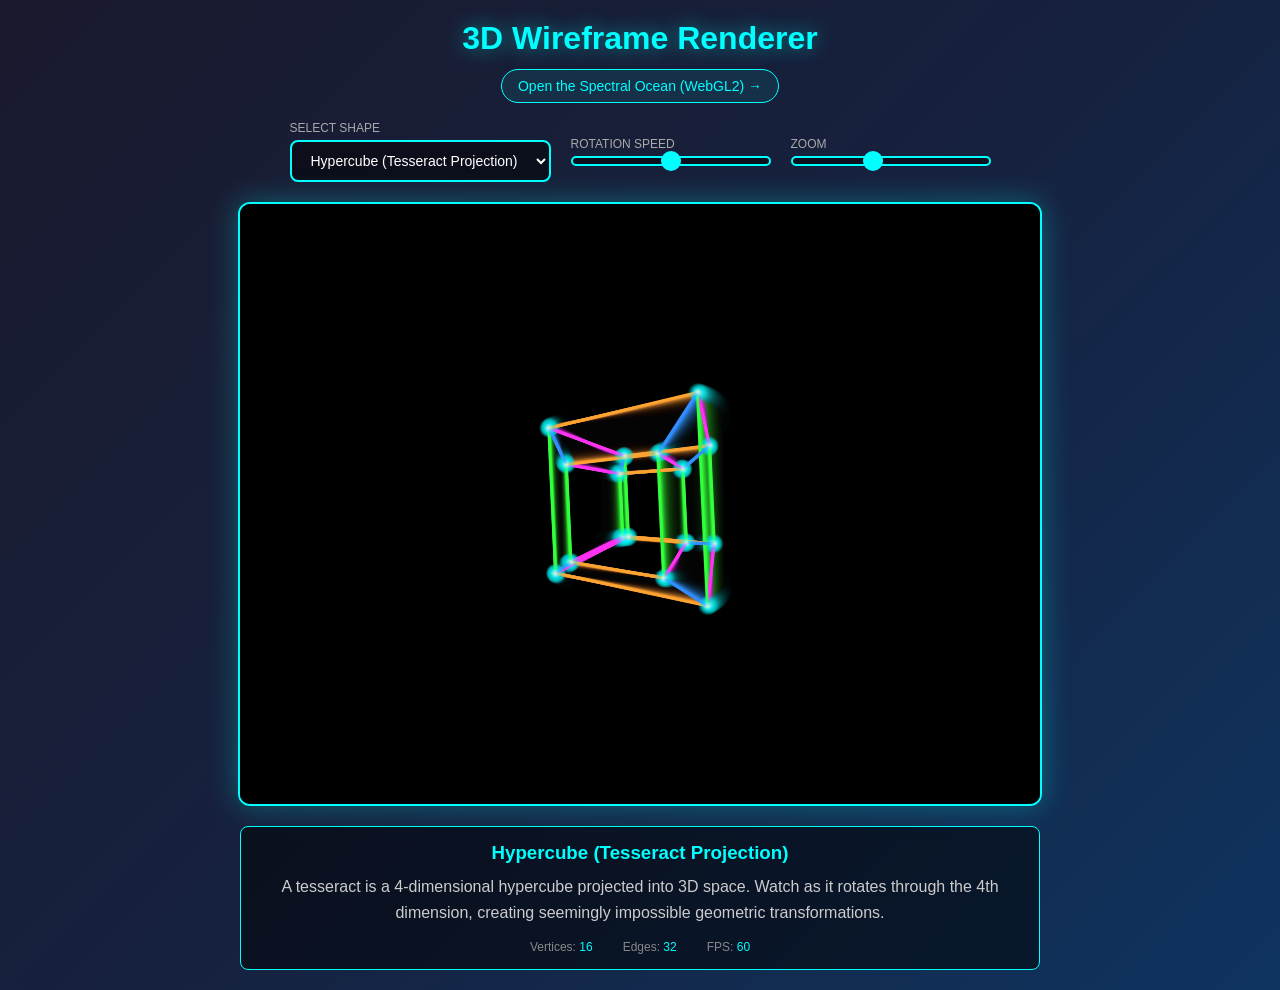
==== commit 121f4058: "Restyle boat, shallow-water colour, gallery link, README Co-Authored-By: Claude Opus 5.5 <noreply@an" ====
--- a/index.html
+++ b/index.html
@@ -26,6 +26,21 @@
             margin-bottom: 20px;
             text-shadow: 0 0 20px rgba(0, 255, 255, 0.5);
             color: #00ffff;
+        }
+
+        .ocean-link {
+            margin: -8px 0 18px;
+            padding: 8px 16px;
+            border: 1px solid #00ffff;
+            border-radius: 20px;
+            color: #00ffff;
+            text-decoration: none;
+            font-size: 14px;
+            background: rgba(0, 255, 255, 0.08);
+        }
+
+        .ocean-link:hover {
+            background: rgba(0, 255, 255, 0.2);
         }
 
         .controls {
@@ -156,6 +171,7 @@
 </head>
 <body>
     <h1>3D Wireframe Renderer</h1>
+    <a class="ocean-link" href="ocean.html">Open the Spectral Ocean (WebGL2) →</a>
 
     <div class="controls">
         <div class="control-group">
